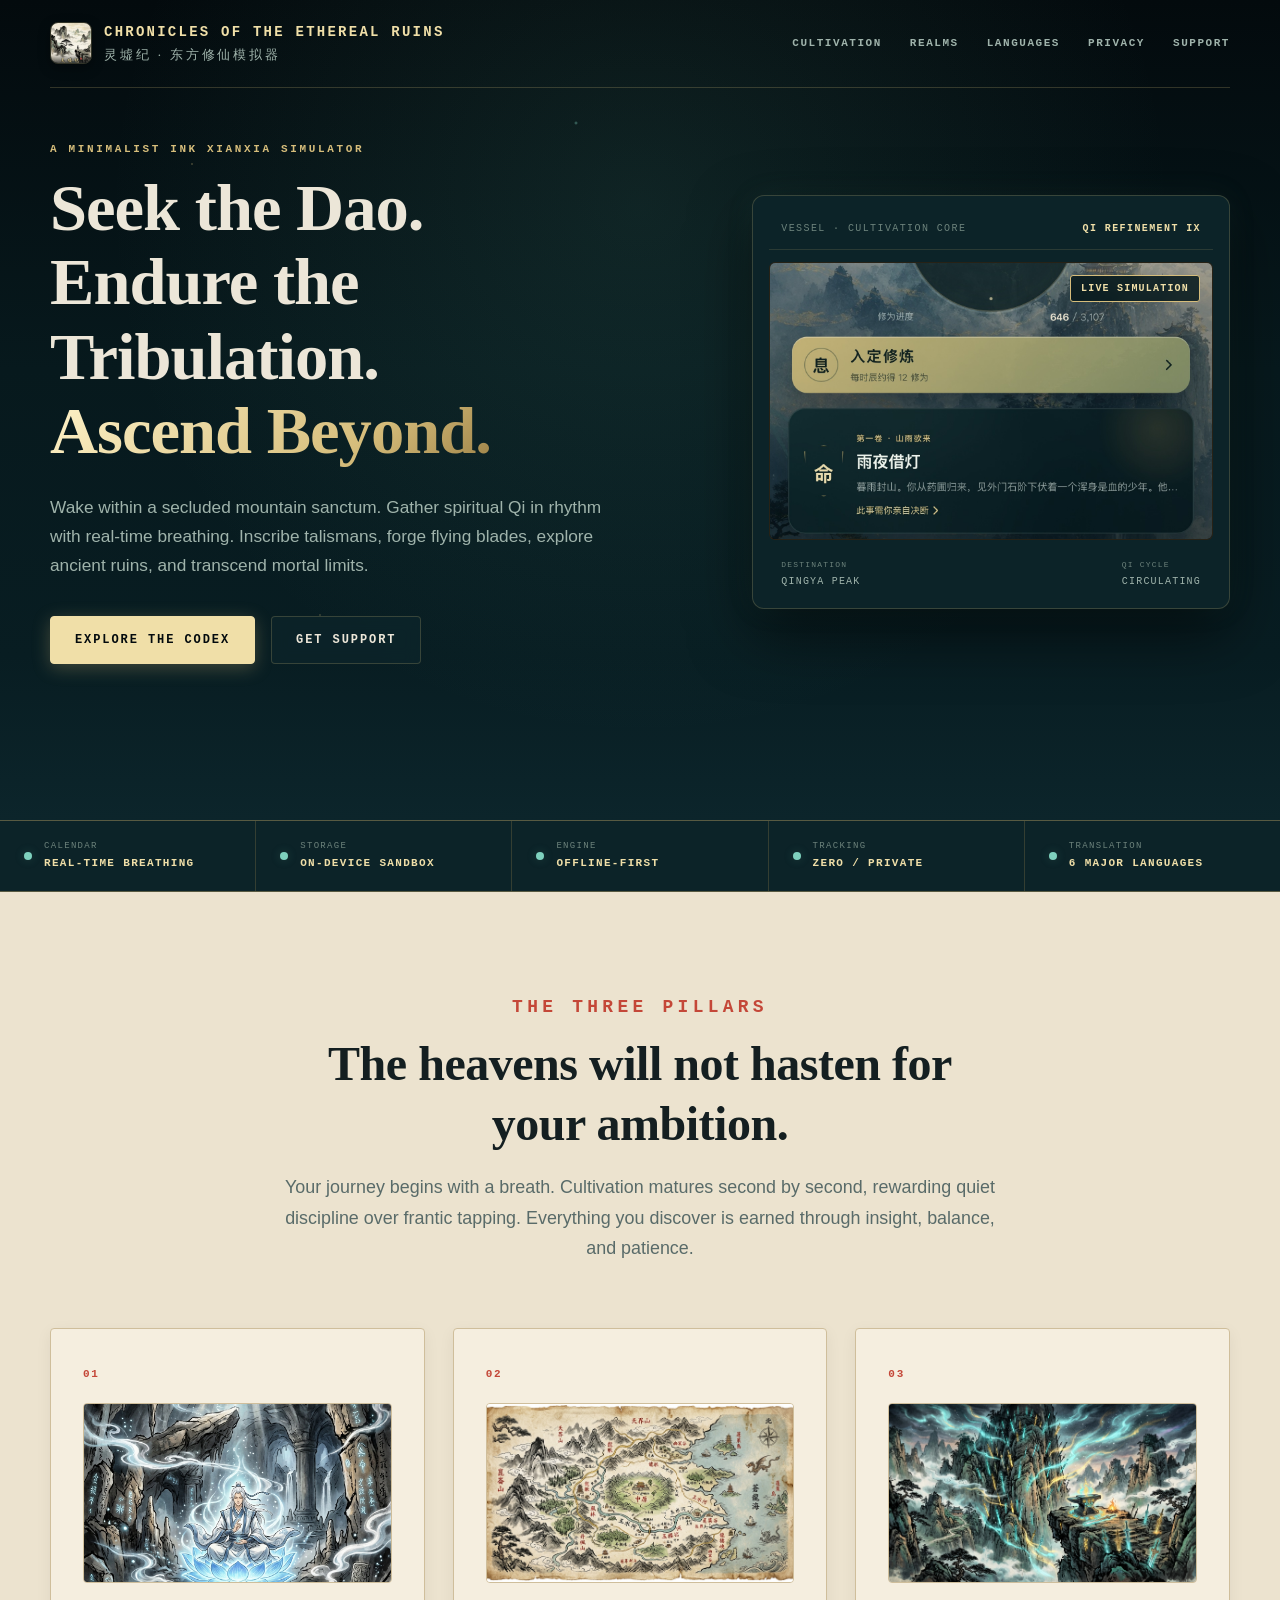
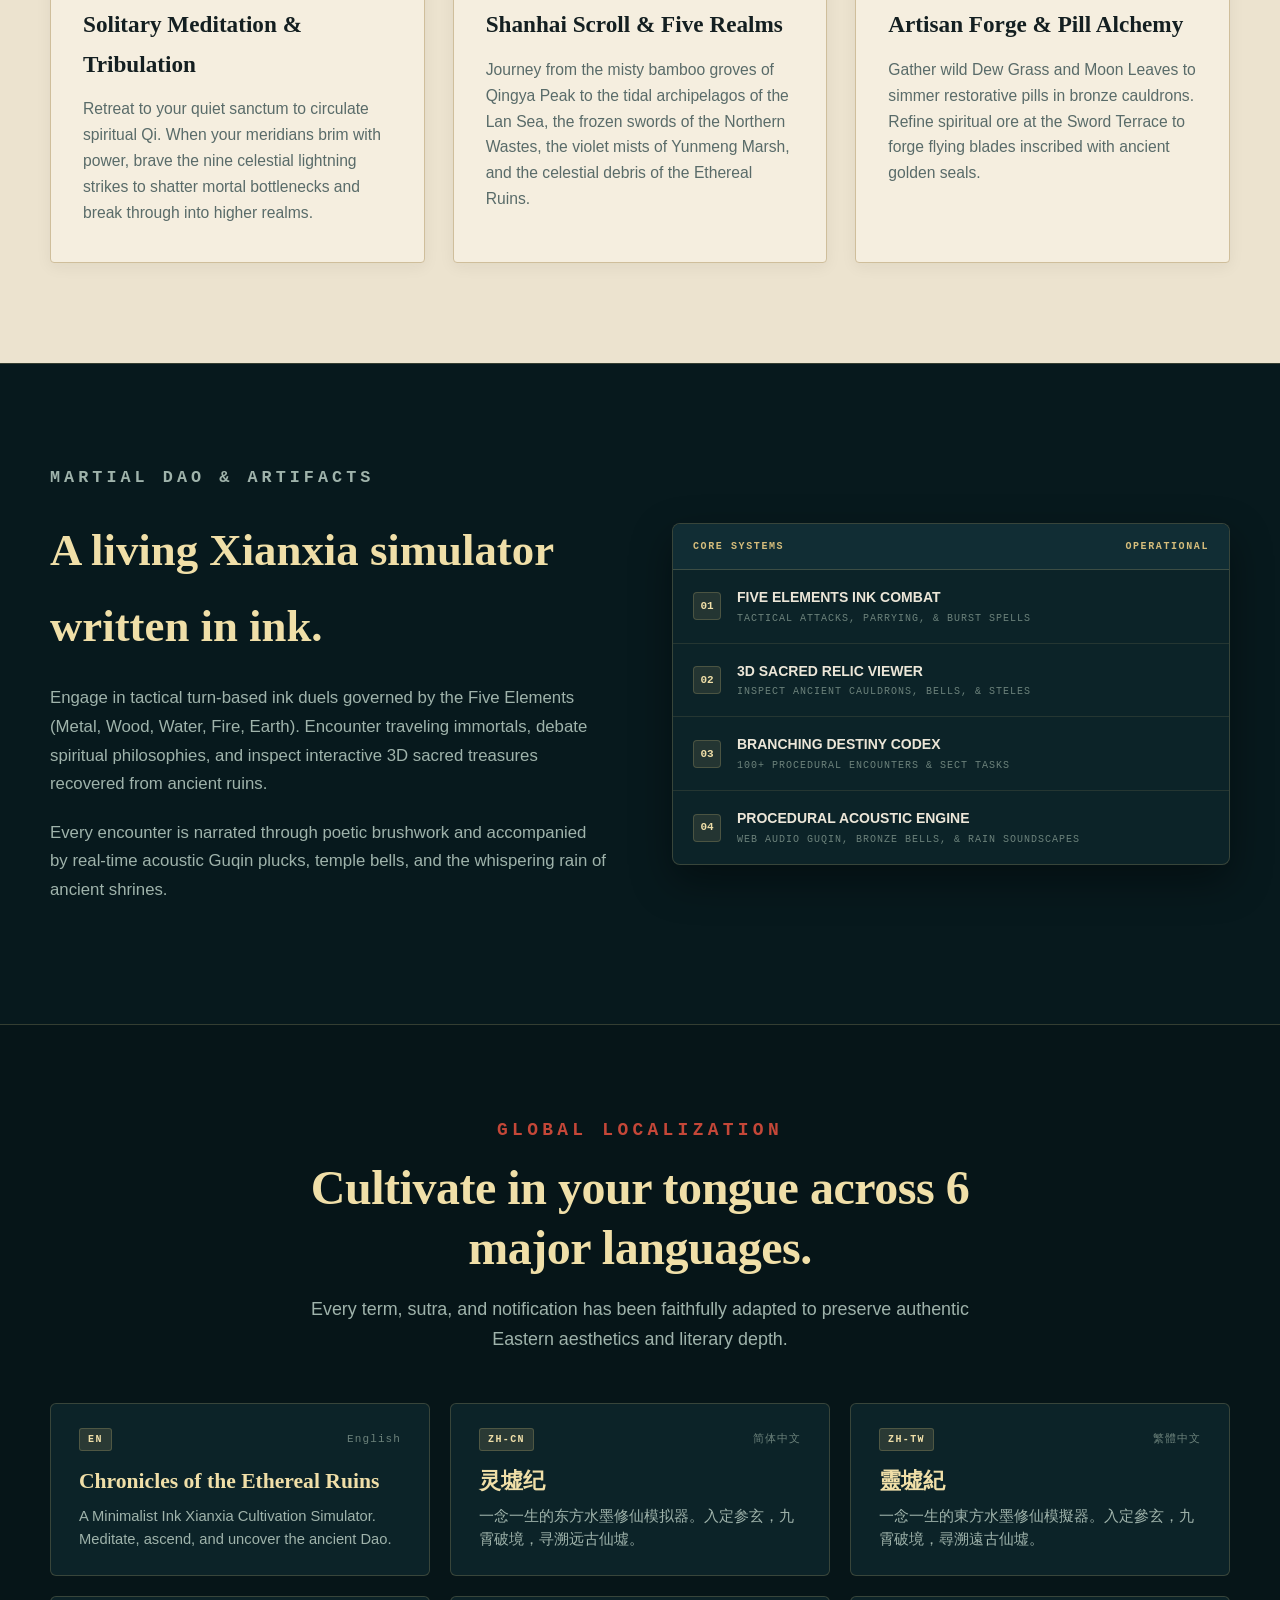
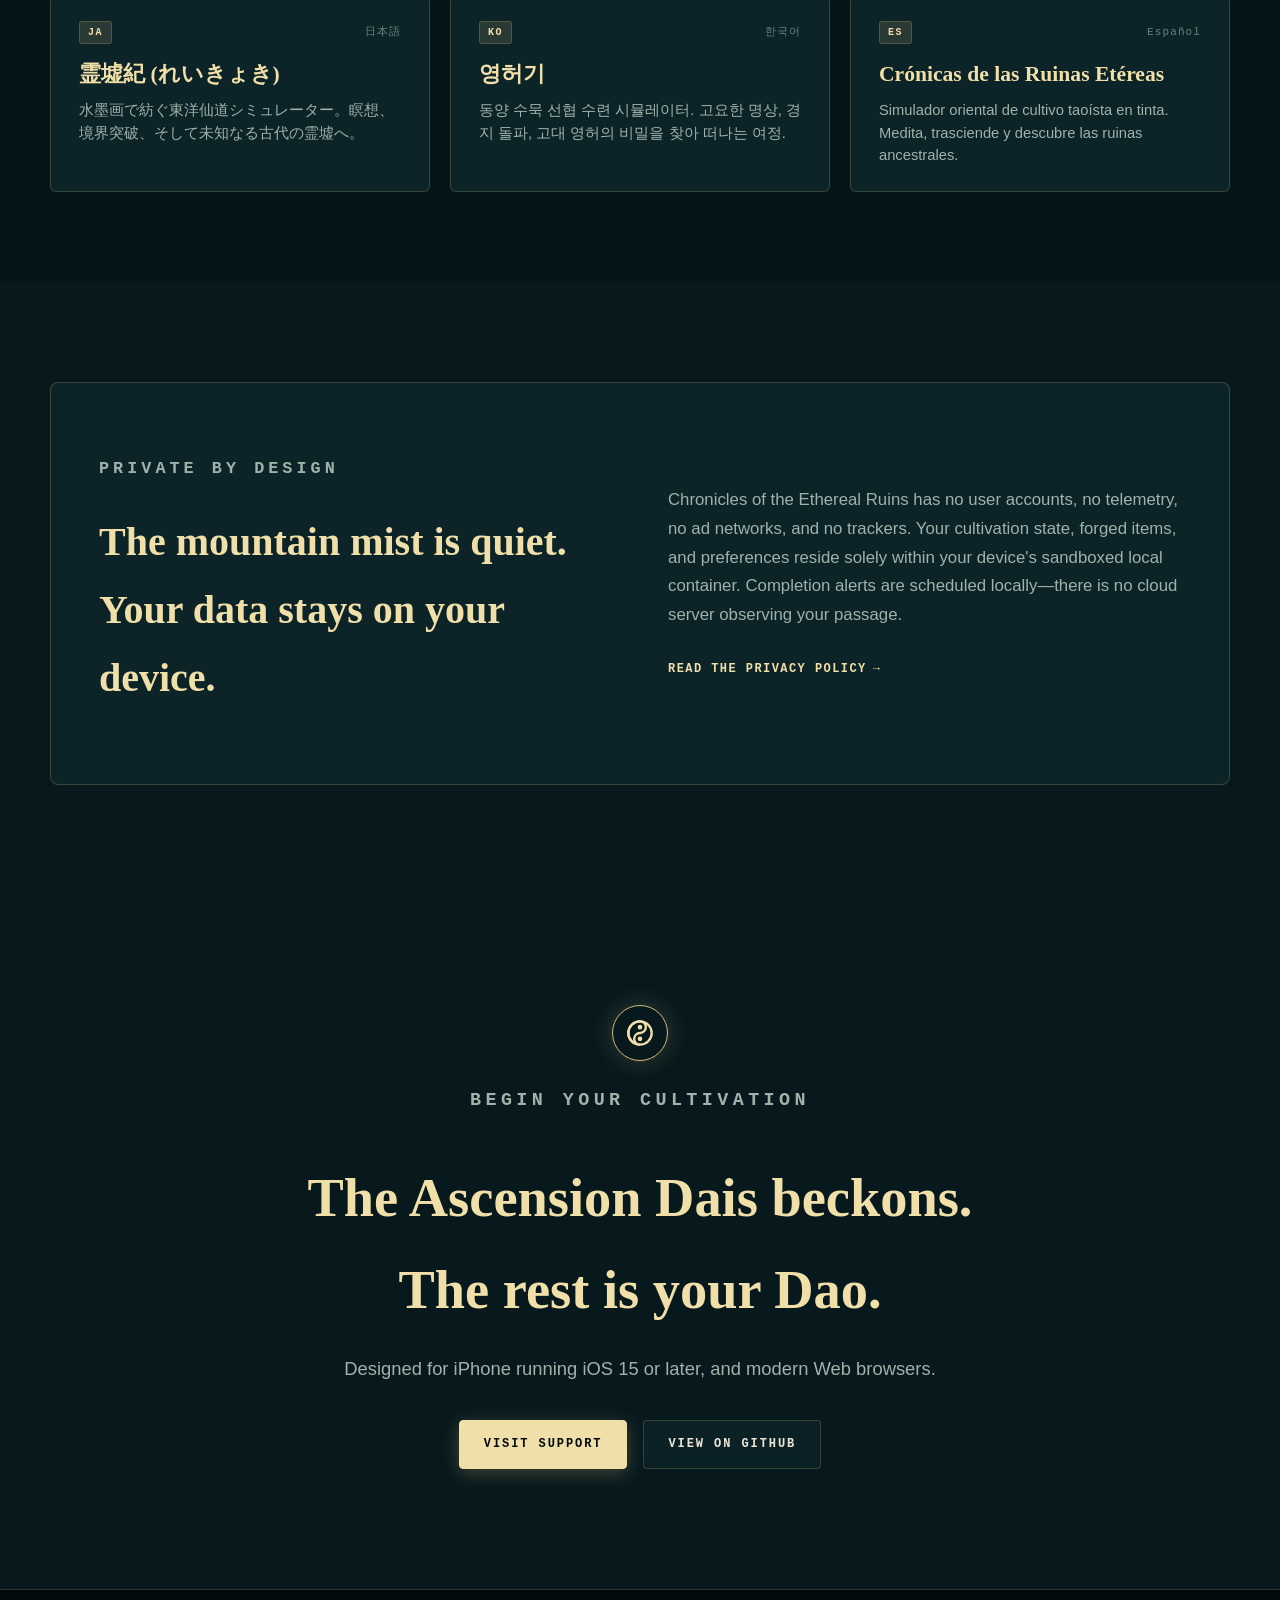
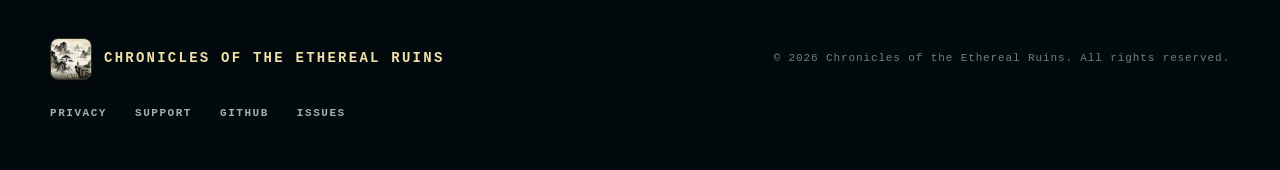
==== index.html @ 070f80e0 "Initial commit: Chronicles of the Ethereal Ruins marketing site, privacy, support, and BGM guide" ====
<!doctype html>
<html lang="en">
<head>
  <meta charset="utf-8">
  <meta name="viewport" content="width=device-width, initial-scale=1">
  <meta name="theme-color" content="#07191d">
  <meta name="description" content="Chronicles of the Ethereal Ruins (灵墟纪) is an offline-first, minimalist Eastern ink Xianxia cultivation simulator for iOS and Web.">
  <meta property="og:title" content="Chronicles of the Ethereal Ruins — A Minimalist Ink Xianxia Simulator">
  <meta property="og:description" content="Meditate in mountain sanctums, harness spiritual Qi, endure celestial tribulations, and uncover the forgotten truths of the ethereal ruins.">
  <meta property="og:type" content="website">
  <meta property="og:url" content="https://liuyang1520.github.io/chronicles-of-the-ethereal-ruins-site/">
  <meta property="og:image" content="https://liuyang1520.github.io/chronicles-of-the-ethereal-ruins-site/assets/icon-1024.png">
  <title>Chronicles of the Ethereal Ruins — A Minimalist Ink Xianxia Simulator</title>
  <link rel="icon" href="assets/favicon.png" type="image/png">
  <link rel="apple-touch-icon" href="assets/apple-touch-icon.png">
  <link rel="stylesheet" href="assets/styles.css">
</head>
<body>
  <a class="skip-link" href="#main">Skip to content</a>

  <header class="site-header">
    <a class="brand" href="./" aria-label="Chronicles of the Ethereal Ruins Home">
      <img class="brand-icon" src="assets/icon-1024.png" alt="" width="42" height="42">
      <div class="brand-text">
        <span class="brand-en">Chronicles of the Ethereal Ruins</span>
        <span class="brand-zh">灵墟纪 · 东方修仙模拟器</span>
      </div>
    </a>
    <nav aria-label="Primary navigation">
      <a href="#cultivation">Cultivation</a>
      <a href="#realms">Realms</a>
      <a href="#languages">Languages</a>
      <a href="privacy/">Privacy</a>
      <a href="support/">Support</a>
    </nav>
  </header>

  <main id="main">
    <section class="hero">
      <div class="hero-motes" aria-hidden="true"></div>
      <div class="hero-inner">
        <div class="hero-copy">
          <p class="eyebrow">A MINIMALIST INK XIANXIA SIMULATOR</p>
          <h1>Seek the Dao.<br>Endure the Tribulation.<br><span>Ascend Beyond.</span></h1>
          <p class="lede">
            Wake within a secluded mountain sanctum. Gather spiritual Qi in rhythm with real-time breathing.
            Inscribe talismans, forge flying blades, explore ancient ruins, and transcend mortal limits.
          </p>
          <div class="hero-actions">
            <a class="button button-primary" href="#cultivation">EXPLORE THE CODEX</a>
            <a class="button button-secondary" href="support/">GET SUPPORT</a>
          </div>
        </div>

        <figure class="app-instrument">
          <div class="instrument-label">
            <span>VESSEL · CULTIVATION CORE</span>
            <strong>QI REFINEMENT IX</strong>
          </div>
          <div class="instrument-image-wrap">
            <img src="assets/app-preview.jpg" alt="Chronicles of the Ethereal Ruins sanctum and cultivation interface" width="1320" height="2868" loading="eager">
            <span class="instrument-badge">LIVE SIMULATION</span>
          </div>
          <figcaption>
            <span><small>DESTINATION</small>QINGYA PEAK</span>
            <span><small>QI CYCLE</small>CIRCULATING</span>
          </figcaption>
        </figure>
      </div>
    </section>

    <section class="readout-strip" aria-label="Game highlights">
      <div><span class="status-light"></span><div><small>CALENDAR</small><strong>REAL-TIME BREATHING</strong></div></div>
      <div><span class="status-light"></span><div><small>STORAGE</small><strong>ON-DEVICE SANDBOX</strong></div></div>
      <div><span class="status-light"></span><div><small>ENGINE</small><strong>OFFLINE-FIRST</strong></div></div>
      <div><span class="status-light"></span><div><small>TRACKING</small><strong>ZERO / PRIVATE</strong></div></div>
      <div><span class="status-light"></span><div><small>TRANSLATION</small><strong>6 MAJOR LANGUAGES</strong></div></div>
    </section>

    <section class="section parchment-section" id="cultivation">
      <div class="ink-heading">
        <p class="eyebrow">THE THREE PILLARS</p>
        <h2>The heavens will not hasten for your ambition.</h2>
        <p>
          Your journey begins with a breath. Cultivation matures second by second, rewarding quiet discipline over frantic tapping.
          Everything you discover is earned through insight, balance, and patience.
        </p>
      </div>

      <div class="feature-grid">
        <article class="chart-card">
          <span class="card-number">01</span>
          <img class="card-image" src="assets/art/cultivator_meditating.jpg" alt="Cultivator meditating quietly in an ink-wash mountain cave" width="800" height="450" loading="lazy">
          <h3>Solitary Meditation &amp; Tribulation</h3>
          <p>
            Retreat to your quiet sanctum to circulate spiritual Qi. When your meridians brim with power, brave the nine celestial lightning strikes to shatter mortal bottlenecks and break through into higher realms.
          </p>
        </article>

        <article class="chart-card">
          <span class="card-number">02</span>
          <img class="card-image" src="assets/art/ancient_shanhai_map.jpg" alt="Ancient Shan Hai mountain and sea ink-wash scroll map" width="800" height="450" loading="lazy">
          <h3>Shanhai Scroll &amp; Five Realms</h3>
          <p>
            Journey from the misty bamboo groves of Qingya Peak to the tidal archipelagos of the Lan Sea, the frozen swords of the Northern Wastes, the violet mists of Yunmeng Marsh, and the celestial debris of the Ethereal Ruins.
          </p>
        </article>

        <article class="chart-card">
          <span class="card-number">03</span>
          <img class="card-image" src="assets/art/sword_terrace.jpg" alt="Ancient sword forging terrace and alchemy chamber" width="800" height="450" loading="lazy">
          <h3>Artisan Forge &amp; Pill Alchemy</h3>
          <p>
            Gather wild Dew Grass and Moon Leaves to simmer restorative pills in bronze cauldrons. Refine spiritual ore at the Sword Terrace to forge flying blades inscribed with ancient golden seals.
          </p>
        </article>
      </div>
    </section>

    <section class="section night-section" id="realms">
      <div class="split-layout">
        <div class="panel-copy">
          <p class="eyebrow eyebrow-jade">MARTIAL DAO &amp; ARTIFACTS</p>
          <h2>A living Xianxia simulator written in ink.</h2>
          <p>
            Engage in tactical turn-based ink duels governed by the Five Elements (Metal, Wood, Water, Fire, Earth). Encounter traveling immortals, debate spiritual philosophies, and inspect interactive 3D sacred treasures recovered from ancient ruins.
          </p>
          <p>
            Every encounter is narrated through poetic brushwork and accompanied by real-time acoustic Guqin plucks, temple bells, and the whispering rain of ancient shrines.
          </p>
        </div>

        <div class="instrument-panel" aria-label="Game systems">
          <div class="panel-title">
            <span>CORE SYSTEMS</span>
            <span>OPERATIONAL</span>
          </div>
          <div class="panel-row">
            <span class="panel-index">01</span>
            <span>
              <strong>FIVE ELEMENTS INK COMBAT</strong>
              <small>TACTICAL ATTACKS, PARRYING, &amp; BURST SPELLS</small>
            </span>
          </div>
          <div class="panel-row">
            <span class="panel-index">02</span>
            <span>
              <strong>3D SACRED RELIC VIEWER</strong>
              <small>INSPECT ANCIENT CAULDRONS, BELLS, &amp; STELES</small>
            </span>
          </div>
          <div class="panel-row">
            <span class="panel-index">03</span>
            <span>
              <strong>BRANCHING DESTINY CODEX</strong>
              <small>100+ PROCEDURAL ENCOUNTERS &amp; SECT TASKS</small>
            </span>
          </div>
          <div class="panel-row">
            <span class="panel-index">04</span>
            <span>
              <strong>PROCEDURAL ACOUSTIC ENGINE</strong>
              <small>WEB AUDIO GUQIN, BRONZE BELLS, &amp; RAIN SOUNDSCAPES</small>
            </span>
          </div>
        </div>
      </div>
    </section>

    <section class="section languages-section" id="languages">
      <div class="section-inner">
        <div class="ink-heading" style="margin-bottom: 24px;">
          <p class="eyebrow">GLOBAL LOCALIZATION</p>
          <h2 style="color: var(--gold-bright);">Cultivate in your tongue across 6 major languages.</h2>
          <p style="color: var(--text-dim); max-width: 680px; margin: 0 auto;">
            Every term, sutra, and notification has been faithfully adapted to preserve authentic Eastern aesthetics and literary depth.
          </p>
        </div>

        <div class="languages-grid">
          <div class="language-card">
            <div class="lang-header">
              <span class="lang-code">EN</span>
              <span class="lang-name">English</span>
            </div>
            <h3 class="lang-title">Chronicles of the Ethereal Ruins</h3>
            <p class="lang-desc">A Minimalist Ink Xianxia Cultivation Simulator. Meditate, ascend, and uncover the ancient Dao.</p>
          </div>

          <div class="language-card">
            <div class="lang-header">
              <span class="lang-code">ZH-CN</span>
              <span class="lang-name">简体中文</span>
            </div>
            <h3 class="lang-title">灵墟纪</h3>
            <p class="lang-desc">一念一生的东方水墨修仙模拟器。入定参玄，九霄破境，寻溯远古仙墟。</p>
          </div>

          <div class="language-card">
            <div class="lang-header">
              <span class="lang-code">ZH-TW</span>
              <span class="lang-name">繁體中文</span>
            </div>
            <h3 class="lang-title">靈墟紀</h3>
            <p class="lang-desc">一念一生的東方水墨修仙模擬器。入定參玄，九霄破境，尋溯遠古仙墟。</p>
          </div>

          <div class="language-card">
            <div class="lang-header">
              <span class="lang-code">JA</span>
              <span class="lang-name">日本語</span>
            </div>
            <h3 class="lang-title">霊墟紀 (れいきょき)</h3>
            <p class="lang-desc">水墨画で紡ぐ東洋仙道シミュレーター。瞑想、境界突破、そして未知なる古代の霊墟へ。</p>
          </div>

          <div class="language-card">
            <div class="lang-header">
              <span class="lang-code">KO</span>
              <span class="lang-name">한국어</span>
            </div>
            <h3 class="lang-title">영허기</h3>
            <p class="lang-desc">동양 수묵 선협 수련 시뮬레이터. 고요한 명상, 경지 돌파, 고대 영허의 비밀을 찾아 떠나는 여정.</p>
          </div>

          <div class="language-card">
            <div class="lang-header">
              <span class="lang-code">ES</span>
              <span class="lang-name">Español</span>
            </div>
            <h3 class="lang-title">Crónicas de las Ruinas Etéreas</h3>
            <p class="lang-desc">Simulador oriental de cultivo taoísta en tinta. Medita, trasciende y descubre las ruinas ancestrales.</p>
          </div>
        </div>
      </div>
    </section>

    <section class="section">
      <div class="privacy-callout">
        <div>
          <p class="eyebrow">PRIVATE BY DESIGN</p>
          <h2>The mountain mist is quiet.<br>Your data stays on your device.</h2>
        </div>
        <div>
          <p>
            Chronicles of the Ethereal Ruins has no user accounts, no telemetry, no ad networks, and no trackers.
            Your cultivation state, forged items, and preferences reside solely within your device's sandboxed local container.
            Completion alerts are scheduled locally—there is no cloud server observing your passage.
          </p>
          <a class="text-link" href="privacy/">READ THE PRIVACY POLICY <span>→</span></a>
        </div>
      </div>
    </section>

    <section class="final-cta">
      <div class="final-cta-inner">
        <div class="celestial-mark" aria-hidden="true">
          <svg width="28" height="28" viewBox="0 0 24 24" fill="none" stroke="currentColor" stroke-width="2">
            <circle cx="12" cy="12" r="10"></circle>
            <path d="M12 2a10 10 0 0 0 0 20 5 5 0 0 1 0-10 5 5 0 0 0 0-10z"></path>
            <circle cx="12" cy="7" r="1" fill="currentColor"></circle>
            <circle cx="12" cy="17" r="1" fill="currentColor"></circle>
          </svg>
        </div>
        <p class="eyebrow">BEGIN YOUR CULTIVATION</p>
        <h2>The Ascension Dais beckons.<br>The rest is your Dao.</h2>
        <p>Designed for iPhone running iOS 15 or later, and modern Web browsers.</p>
        <div style="display: flex; justify-content: center; gap: 16px; flex-wrap: wrap;">
          <a class="button button-primary" href="support/">VISIT SUPPORT</a>
          <a class="button button-secondary" href="https://github.com/liuyang1520/chronicles-of-the-ethereal-ruins-site" target="_blank" rel="noopener noreferrer">VIEW ON GITHUB</a>
        </div>
      </div>
    </section>
  </main>

  <footer class="site-footer">
    <div class="footer-inner">
      <a class="brand footer-brand" href="./">
        <img class="brand-icon" src="assets/icon-1024.png" alt="" width="32" height="32">
        <span class="brand-en">Chronicles of the Ethereal Ruins</span>
      </a>
      <p>© 2026 Chronicles of the Ethereal Ruins. All rights reserved.</p>
      <nav aria-label="Footer navigation">
        <a href="privacy/">Privacy</a>
        <a href="support/">Support</a>
        <a href="https://github.com/liuyang1520/chronicles-of-the-ethereal-ruins-site">GitHub</a>
        <a href="https://github.com/liuyang1520/chronicles-of-the-ethereal-ruins-site/issues/new">Issues</a>
      </nav>
    </div>
  </footer>
</body>
</html>
---- assets/styles.css ----
:root {
  --void-deep: #030a0d;
  --void-night: #07191d;
  --void-surface: #0c2328;
  --void-card: #112d34;
  --void-card-hover: #163840;
  --void-border: rgba(214, 189, 123, 0.22);
  --void-border-bright: rgba(214, 189, 123, 0.45);

  --gold: #d6bd7b;
  --gold-bright: #f0dfa8;
  --gold-dim: #99834b;
  --gold-glow: rgba(214, 189, 123, 0.22);

  --jade: #5ba892;
  --jade-bright: #7ed1be;
  --jade-dim: #2d564c;
  --jade-glow: rgba(91, 168, 146, 0.25);

  --cinnabar: #c44738;
  --cinnabar-bright: #e05e4e;

  --parchment: #ece3cf;
  --parchment-subtle: #f5eedf;
  --parchment-border: #cfbe9b;
  --ink-black: #141f21;
  --ink-faint: #596b69;

  --text-main: #ece6d8;
  --text-dim: #9fb3ab;
  --text-faint: #6c827b;

  --max-width: 1180px;
  --font-mono: ui-monospace, "SFMono-Regular", "SF Mono", Menlo, Consolas, monospace;
  --font-sans: -apple-system, BlinkMacSystemFont, "Segoe UI", Roboto, "PingFang SC", "Hiragino Sans GB", "Microsoft YaHei", sans-serif;
  --font-serif: "Noto Serif SC", "Songti SC", "STSong", "Source Han Serif SC", SimSun, Georgia, serif;
}

* {
  box-sizing: border-box;
}

html {
  scroll-behavior: smooth;
}

body {
  margin: 0;
  color: var(--text-main);
  background: var(--void-night);
  font-family: var(--font-sans);
  font-size: 16px;
  line-height: 1.7;
  -webkit-font-smoothing: antialiased;
}

img {
  display: block;
  max-width: 100%;
}

a {
  color: inherit;
  text-decoration: none;
}

button,
a,
summary {
  -webkit-tap-highlight-color: transparent;
}

:focus-visible {
  outline: 2px solid var(--gold);
  outline-offset: 4px;
}

/* Accessibility Skip Link */
.skip-link {
  position: fixed;
  z-index: 100;
  top: 12px;
  left: 12px;
  padding: 8px 16px;
  color: var(--void-deep);
  background: var(--gold-bright);
  font-family: var(--font-mono);
  font-size: 12px;
  font-weight: 700;
  text-transform: uppercase;
  letter-spacing: 0.1em;
  transform: translateY(-180%);
  transition: transform 0.2s ease;
}

.skip-link:focus {
  transform: translateY(0);
}

/* Header & Navigation */
.site-header {
  position: absolute;
  z-index: 30;
  top: 0;
  left: 50%;
  display: flex;
  width: min(calc(100% - 48px), var(--max-width));
  min-height: 88px;
  align-items: center;
  justify-content: space-between;
  border-bottom: 1px solid var(--void-border);
  transform: translateX(-50%);
}

.brand {
  display: inline-flex;
  align-items: center;
  gap: 12px;
  color: var(--text-main);
  text-decoration: none;
}

.brand-icon {
  width: 42px;
  height: 42px;
  border-radius: 8px;
  border: 1px solid var(--gold-glow);
  box-shadow: 0 4px 12px rgba(0, 0, 0, 0.35);
}

.brand-text {
  display: flex;
  flex-direction: column;
}

.brand-en {
  font-family: var(--font-mono);
  font-size: 14px;
  font-weight: 700;
  letter-spacing: 0.16em;
  text-transform: uppercase;
  color: var(--gold-bright);
}

.brand-zh {
  font-family: var(--font-serif);
  font-size: 13px;
  color: var(--text-dim);
  letter-spacing: 0.22em;
}

.site-header nav,
.site-footer nav {
  display: flex;
  align-items: center;
  gap: 28px;
}

.site-header nav a,
.site-footer nav a {
  color: var(--text-dim);
  font-family: var(--font-mono);
  font-size: 11px;
  font-weight: 700;
  letter-spacing: 0.14em;
  text-decoration: none;
  text-transform: uppercase;
  transition: color 0.15s ease;
}

.site-header nav a:hover,
.site-header nav a[aria-current="page"],
.site-footer nav a:hover {
  color: var(--gold-bright);
}

/* Eyebrows, Headings, Text Links */
.eyebrow {
  margin: 0 0 12px;
  color: var(--gold);
  font-family: var(--font-mono);
  font-size: 11px;
  font-weight: 700;
  letter-spacing: 0.24em;
  text-transform: uppercase;
}

.eyebrow-jade {
  color: var(--jade-bright);
}

.ink-heading h2,
.section-heading h2 {
  font-family: var(--font-serif);
  font-size: clamp(2rem, 4vw, 3rem);
  font-weight: 700;
  line-height: 1.25;
  margin: 0 0 16px;
  color: var(--gold-bright);
  letter-spacing: -0.01em;
}

.text-link {
  display: inline-flex;
  align-items: center;
  gap: 6px;
  color: var(--gold-bright);
  font-family: var(--font-mono);
  font-size: 12px;
  font-weight: 700;
  letter-spacing: 0.12em;
  text-transform: uppercase;
  transition: gap 0.2s ease;
}

.text-link:hover {
  gap: 10px;
}

/* Buttons */
.button {
  display: inline-flex;
  align-items: center;
  justify-content: center;
  gap: 8px;
  padding: 13px 24px;
  font-family: var(--font-mono);
  font-size: 12px;
  font-weight: 700;
  letter-spacing: 0.16em;
  text-transform: uppercase;
  text-decoration: none;
  border-radius: 4px;
  transition: all 0.2s ease;
  cursor: pointer;
}

.button-primary {
  color: var(--void-deep);
  background: var(--gold-bright);
  border: 1px solid var(--gold-bright);
  box-shadow: 0 4px 18px rgba(214, 189, 123, 0.28);
}

.button-primary:hover {
  background: #fff0bd;
  box-shadow: 0 6px 24px rgba(214, 189, 123, 0.45);
  transform: translateY(-1px);
}

.button-secondary {
  color: var(--text-main);
  background: rgba(14, 38, 44, 0.7);
  border: 1px solid var(--void-border);
  backdrop-filter: blur(8px);
}

.button-secondary:hover {
  background: var(--void-card);
  border-color: var(--gold);
  color: var(--gold-bright);
  transform: translateY(-1px);
}

/* Hero Section */
.hero {
  position: relative;
  min-height: 820px;
  padding: 140px 0 80px;
  overflow: hidden;
  background:
    radial-gradient(circle at 50% 25%, rgba(91, 168, 146, 0.12) 0%, transparent 60%),
    linear-gradient(180deg, var(--void-deep) 0%, var(--void-night) 45%, #081d22 80%, #0c252b 100%);
}

.hero-motes {
  position: absolute;
  inset: 0;
  pointer-events: none;
  background-image:
    radial-gradient(1.5px 1.5px at 15% 20%, rgba(214, 189, 123, 0.5), transparent),
    radial-gradient(2px 2px at 45% 15%, rgba(126, 209, 190, 0.6), transparent),
    radial-gradient(1.5px 1.5px at 75% 30%, rgba(214, 189, 123, 0.4), transparent),
    radial-gradient(2px 2px at 85% 65%, rgba(126, 209, 190, 0.5), transparent),
    radial-gradient(1.5px 1.5px at 25% 75%, rgba(214, 189, 123, 0.4), transparent);
  opacity: 0.85;
}

.hero-inner {
  position: relative;
  z-index: 10;
  display: grid;
  grid-template-columns: 1.15fr 0.85fr;
  align-items: center;
  gap: 56px;
  width: min(calc(100% - 48px), var(--max-width));
  margin: 0 auto;
}

.hero-copy h1 {
  font-family: var(--font-serif);
  font-size: clamp(2.6rem, 5.2vw, 4.4rem);
  font-weight: 700;
  line-height: 1.12;
  margin: 0 0 24px;
  color: var(--text-main);
  letter-spacing: -0.015em;
}

.hero-copy h1 span {
  color: var(--gold-bright);
  background: linear-gradient(135deg, #fff3c9 0%, #d6bd7b 70%, #9e8348 100%);
  -webkit-background-clip: text;
  -webkit-text-fill-color: transparent;
}

.hero-copy .lede {
  color: var(--text-dim);
  font-size: clamp(1.05rem, 1.35vw, 1.25rem);
  line-height: 1.68;
  max-width: 580px;
  margin: 0 0 36px;
}

.hero-actions {
  display: flex;
  flex-wrap: wrap;
  gap: 16px;
}

/* App Instrument / Mockup Card */
.app-instrument {
  position: relative;
  margin: 0;
  padding: 16px;
  background: var(--void-surface);
  border: 1px solid var(--void-border);
  border-radius: 12px;
  box-shadow: 0 24px 60px rgba(0, 0, 0, 0.55), 0 0 30px rgba(91, 168, 146, 0.08);
}

.instrument-label {
  display: flex;
  align-items: center;
  justify-content: space-between;
  padding: 8px 12px 12px;
  font-family: var(--font-mono);
  font-size: 10px;
  letter-spacing: 0.14em;
  color: var(--text-faint);
  border-bottom: 1px solid rgba(214, 189, 123, 0.15);
}

.instrument-label strong {
  color: var(--gold-bright);
}

.instrument-image-wrap {
  position: relative;
  margin: 12px 0;
  border-radius: 6px;
  overflow: hidden;
  border: 1px solid rgba(214, 189, 123, 0.18);
  aspect-ratio: 16 / 10;
  background: #000;
}

.instrument-image-wrap img {
  width: 100%;
  height: 100%;
  object-fit: cover;
}

.instrument-badge {
  position: absolute;
  top: 12px;
  right: 12px;
  padding: 4px 10px;
  background: rgba(7, 25, 29, 0.85);
  border: 1px solid var(--gold);
  border-radius: 3px;
  font-family: var(--font-mono);
  font-size: 10px;
  font-weight: 700;
  letter-spacing: 0.12em;
  color: var(--gold-bright);
  backdrop-filter: blur(4px);
}

.app-instrument figcaption {
  display: flex;
  justify-content: space-between;
  padding: 6px 12px 2px;
  font-family: var(--font-mono);
  font-size: 10px;
  letter-spacing: 0.12em;
  color: var(--text-dim);
}

.app-instrument figcaption small {
  display: block;
  font-size: 8px;
  color: var(--text-faint);
  margin-bottom: 2px;
}

/* Readout Strip */
.readout-strip {
  display: grid;
  grid-template-columns: repeat(auto-fit, minmax(200px, 1fr));
  gap: 1px;
  background: var(--void-border);
  border-top: 1px solid var(--void-border);
  border-bottom: 1px solid var(--void-border);
}

.readout-strip > div {
  display: flex;
  align-items: center;
  gap: 12px;
  padding: 18px 24px;
  background: var(--void-surface);
  font-family: var(--font-mono);
  font-size: 11px;
  letter-spacing: 0.12em;
}

.status-light {
  width: 8px;
  height: 8px;
  border-radius: 50%;
  background: var(--jade-bright);
  box-shadow: 0 0 10px var(--jade-glow);
  flex-shrink: 0;
}

.readout-strip small {
  display: block;
  font-size: 9px;
  color: var(--text-faint);
}

.readout-strip strong {
  color: var(--gold-bright);
}

/* Sections Common */
.section {
  padding: 100px 0;
}

.section-inner {
  width: min(calc(100% - 48px), var(--max-width));
  margin: 0 auto;
}

/* Parchment / Ink Section */
.parchment-section {
  background: var(--parchment);
  color: var(--ink-black);
}

.ink-heading {
  max-width: 720px;
  margin: 0 auto 64px;
  text-align: center;
}

.ink-heading .eyebrow {
  color: var(--cinnabar);
}

.ink-heading h2 {
  color: var(--ink-black);
}

.ink-heading p {
  color: var(--ink-faint);
  font-size: 1.12rem;
  line-height: 1.7;
}

.feature-grid {
  display: grid;
  grid-template-columns: repeat(auto-fit, minmax(320px, 1fr));
  gap: 28px;
  width: min(calc(100% - 48px), var(--max-width));
  margin: 0 auto;
}

.chart-card {
  position: relative;
  padding: 36px 32px;
  background: var(--parchment-subtle);
  border: 1px solid var(--parchment-border);
  border-radius: 4px;
  box-shadow: 0 4px 16px rgba(40, 32, 20, 0.06);
  display: flex;
  flex-direction: column;
}

.card-number {
  font-family: var(--font-mono);
  font-size: 11px;
  font-weight: 700;
  letter-spacing: 0.16em;
  color: var(--cinnabar);
  margin-bottom: 20px;
}

.card-icon {
  width: 56px;
  height: 56px;
  margin-bottom: 20px;
  stroke: var(--ink-black);
  fill: none;
}

.card-image {
  width: 100%;
  height: 180px;
  object-fit: cover;
  border-radius: 4px;
  margin-bottom: 22px;
  border: 1px solid var(--parchment-border);
}

.chart-card h3 {
  font-family: var(--font-serif);
  font-size: 1.45rem;
  font-weight: 700;
  margin: 0 0 12px;
  color: var(--ink-black);
}

.chart-card p {
  color: var(--ink-faint);
  font-size: 0.98rem;
  line-height: 1.65;
  margin: 0;
}

/* Split Layout / Systems Section */
.night-section {
  background: var(--void-night);
  border-top: 1px solid var(--void-border);
  border-bottom: 1px solid var(--void-border);
}

.split-layout {
  display: grid;
  grid-template-columns: 1fr 1fr;
  align-items: center;
  gap: 64px;
  width: min(calc(100% - 48px), var(--max-width));
  margin: 0 auto;
}

.panel-copy h2 {
  font-family: var(--font-serif);
  font-size: clamp(2rem, 3.8vw, 2.8rem);
  font-weight: 700;
  margin: 0 0 20px;
  color: var(--gold-bright);
}

.panel-copy p {
  color: var(--text-dim);
  font-size: 1.05rem;
  line-height: 1.7;
  margin: 0 0 20px;
}

.instrument-panel {
  background: var(--void-surface);
  border: 1px solid var(--void-border);
  border-radius: 8px;
  overflow: hidden;
  box-shadow: 0 16px 40px rgba(0, 0, 0, 0.4);
}

.panel-title {
  display: flex;
  justify-content: space-between;
  padding: 14px 20px;
  background: var(--void-card);
  border-bottom: 1px solid var(--void-border);
  font-family: var(--font-mono);
  font-size: 10px;
  font-weight: 700;
  letter-spacing: 0.16em;
  color: var(--gold);
}

.panel-row {
  display: flex;
  align-items: center;
  gap: 16px;
  padding: 16px 20px;
  border-bottom: 1px solid rgba(214, 189, 123, 0.12);
  transition: background 0.15s ease;
}

.panel-row:last-child {
  border-bottom: none;
}

.panel-row:hover {
  background: var(--void-card);
}

.panel-index {
  display: flex;
  align-items: center;
  justify-content: center;
  width: 28px;
  height: 28px;
  border-radius: 4px;
  background: rgba(214, 189, 123, 0.12);
  border: 1px solid var(--void-border);
  color: var(--gold-bright);
  font-family: var(--font-mono);
  font-size: 11px;
  font-weight: 700;
}

.panel-row span:nth-child(2) {
  display: flex;
  flex-direction: column;
}

.panel-row strong {
  font-size: 14px;
  color: var(--text-main);
}

.panel-row small {
  font-family: var(--font-mono);
  font-size: 10px;
  letter-spacing: 0.1em;
  color: var(--text-faint);
}

/* Major 6 Languages Showcase Section */
.languages-section {
  background: #061518;
  padding: 90px 0;
}

.languages-grid {
  display: grid;
  grid-template-columns: repeat(auto-fit, minmax(320px, 1fr));
  gap: 20px;
  margin-top: 48px;
}

.language-card {
  padding: 24px 28px;
  background: var(--void-surface);
  border: 1px solid var(--void-border);
  border-radius: 6px;
  transition: all 0.2s ease;
}

.language-card:hover {
  border-color: var(--gold);
  transform: translateY(-2px);
}

.lang-header {
  display: flex;
  align-items: center;
  justify-content: space-between;
  margin-bottom: 12px;
}

.lang-code {
  font-family: var(--font-mono);
  font-size: 10px;
  font-weight: 700;
  letter-spacing: 0.14em;
  padding: 2px 8px;
  background: rgba(214, 189, 123, 0.15);
  border: 1px solid var(--void-border);
  border-radius: 3px;
  color: var(--gold-bright);
}

.lang-name {
  font-family: var(--font-mono);
  font-size: 11px;
  color: var(--text-faint);
  letter-spacing: 0.1em;
}

.lang-title {
  font-family: var(--font-serif);
  font-size: 1.35rem;
  font-weight: 700;
  color: var(--gold-bright);
  margin: 0 0 6px;
}

.lang-desc {
  font-size: 0.92rem;
  color: var(--text-dim);
  line-height: 1.55;
  margin: 0;
}

/* Privacy Callout */
.privacy-callout {
  display: grid;
  grid-template-columns: 1fr 1fr;
  align-items: center;
  gap: 56px;
  width: min(calc(100% - 48px), var(--max-width));
  margin: 0 auto;
  padding: 72px 48px;
  background: var(--void-surface);
  border: 1px solid var(--void-border);
  border-radius: 8px;
}

.privacy-callout h2 {
  font-family: var(--font-serif);
  font-size: clamp(1.8rem, 3.2vw, 2.5rem);
  font-weight: 700;
  margin: 0;
  color: var(--gold-bright);
}

.privacy-callout p {
  color: var(--text-dim);
  font-size: 1.05rem;
  line-height: 1.7;
  margin: 0 0 24px;
}

/* Final Call to Action */
.final-cta {
  padding: 120px 0;
  text-align: center;
}

.final-cta-inner {
  width: min(calc(100% - 48px), 720px);
  margin: 0 auto;
}

.celestial-mark {
  display: inline-flex;
  align-items: center;
  justify-content: center;
  width: 56px;
  height: 56px;
  margin-bottom: 24px;
  border-radius: 50%;
  border: 1px solid var(--gold);
  color: var(--gold-bright);
  box-shadow: 0 0 24px var(--gold-glow);
}

.final-cta h2 {
  font-family: var(--font-serif);
  font-size: clamp(2.2rem, 4.4vw, 3.4rem);
  font-weight: 700;
  margin: 0 0 16px;
  color: var(--gold-bright);
}

.final-cta p {
  color: var(--text-dim);
  font-size: 1.15rem;
  margin: 0 0 36px;
}

/* Footer */
.site-footer {
  border-top: 1px solid var(--void-border);
  padding: 48px 0;
  background: var(--void-deep);
}

.site-footer .footer-inner {
  display: flex;
  align-items: center;
  justify-content: space-between;
  width: min(calc(100% - 48px), var(--max-width));
  margin: 0 auto;
  flex-wrap: wrap;
  gap: 24px;
}

.site-footer p {
  font-family: var(--font-mono);
  font-size: 11px;
  color: var(--text-faint);
  letter-spacing: 0.08em;
  margin: 0;
}

/* =========================================================
   Document Page Styles (Privacy Policy & Legal Papers)
   ========================================================= */
.document-page {
  background: var(--void-night);
}

.document-hero {
  padding: 140px 0 60px;
  text-align: center;
  border-bottom: 1px solid var(--void-border);
  background: linear-gradient(180deg, var(--void-deep) 0%, var(--void-night) 100%);
}

.document-hero h1 {
  font-family: var(--font-serif);
  font-size: clamp(2.4rem, 4.8vw, 3.8rem);
  font-weight: 700;
  margin: 0 0 16px;
  color: var(--gold-bright);
}

.document-summary {
  max-width: 680px;
  margin: 0 auto 24px;
  color: var(--text-dim);
  font-size: 1.15rem;
  line-height: 1.65;
}

.effective-date {
  font-family: var(--font-mono);
  font-size: 11px;
  letter-spacing: 0.16em;
  color: var(--gold);
}

.effective-date span {
  color: var(--text-faint);
  margin-right: 8px;
}

.document-layout {
  display: grid;
  grid-template-columns: 240px 1fr;
  gap: 56px;
  width: min(calc(100% - 48px), var(--max-width));
  margin: 64px auto 120px;
  align-items: start;
}

.document-index {
  position: sticky;
  top: 40px;
  padding: 24px;
  background: var(--void-surface);
  border: 1px solid var(--void-border);
  border-radius: 6px;
}

.document-index p {
  font-family: var(--font-mono);
  font-size: 10px;
  font-weight: 700;
  letter-spacing: 0.18em;
  color: var(--gold);
  margin: 0 0 16px;
}

.document-index ol {
  margin: 0;
  padding-left: 18px;
  color: var(--text-faint);
  font-family: var(--font-mono);
  font-size: 11px;
  letter-spacing: 0.08em;
  line-height: 2.1;
}

.document-index a {
  color: var(--text-dim);
  transition: color 0.15s ease;
}

.document-index a:hover {
  color: var(--gold-bright);
}

.policy-paper {
  padding: 48px;
  background: var(--parchment);
  color: var(--ink-black);
  border-radius: 6px;
  box-shadow: 0 12px 36px rgba(0, 0, 0, 0.4);
}

.policy-paper section {
  margin-bottom: 48px;
  padding-bottom: 40px;
  border-bottom: 1px solid var(--parchment-border);
}

.policy-paper section:last-child {
  margin-bottom: 0;
  padding-bottom: 0;
  border-bottom: none;
}

.section-number {
  font-family: var(--font-mono);
  font-size: 11px;
  font-weight: 700;
  letter-spacing: 0.16em;
  color: var(--cinnabar);
  margin-bottom: 8px;
  display: block;
}

.policy-paper h2 {
  font-family: var(--font-serif);
  font-size: 1.6rem;
  font-weight: 700;
  margin: 0 0 16px;
  color: var(--ink-black);
}

.policy-paper p,
.policy-paper li {
  color: #2b393b;
  font-size: 1rem;
  line-height: 1.75;
}

.policy-paper ul {
  padding-left: 20px;
  margin: 12px 0 20px;
}

.plain-language {
  margin: 20px 0;
  padding: 16px 20px;
  background: rgba(196, 71, 56, 0.08);
  border-left: 3px solid var(--cinnabar);
  border-radius: 2px;
}

.plain-language strong {
  display: block;
  font-family: var(--font-mono);
  font-size: 10px;
  letter-spacing: 0.18em;
  color: var(--cinnabar);
  margin-bottom: 4px;
}

.plain-language p {
  margin: 0;
  font-weight: 600;
  color: var(--ink-black);
}

/* =========================================================
   Support Page Styles
   ========================================================= */
.support-hero {
  display: grid;
  grid-template-columns: 1.2fr 0.8fr;
  align-items: center;
  gap: 48px;
  width: min(calc(100% - 48px), var(--max-width));
  margin: 0 auto;
  padding: 140px 0 64px;
}

.support-hero h1 {
  font-family: var(--font-serif);
  font-size: clamp(2.4rem, 4.4vw, 3.6rem);
  font-weight: 700;
  margin: 0 0 16px;
  color: var(--gold-bright);
}

.support-hero p {
  color: var(--text-dim);
  font-size: 1.15rem;
  line-height: 1.65;
  margin: 0;
}

.signal-card {
  padding: 28px 32px;
  background: var(--void-surface);
  border: 1px solid var(--void-border);
  border-radius: 8px;
  position: relative;
}

.signal-pulse {
  display: inline-block;
  width: 10px;
  height: 10px;
  border-radius: 50%;
  background: var(--jade-bright);
  box-shadow: 0 0 12px var(--jade-bright);
  margin-bottom: 12px;
  animation: pulse 2.4s infinite;
}

@keyframes pulse {
  0% { transform: scale(0.95); opacity: 0.7; }
  50% { transform: scale(1.15); opacity: 1; }
  100% { transform: scale(0.95); opacity: 0.7; }
}

.signal-card small {
  display: block;
  font-family: var(--font-mono);
  font-size: 10px;
  letter-spacing: 0.16em;
  color: var(--text-faint);
  margin-bottom: 4px;
}

.signal-card strong {
  display: block;
  font-family: var(--font-mono);
  font-size: 20px;
  letter-spacing: 0.1em;
  color: var(--gold-bright);
  margin-bottom: 8px;
}

.signal-card p {
  font-family: var(--font-mono);
  font-size: 11px;
  letter-spacing: 0.08em;
  color: var(--text-dim);
}

.support-content {
  width: min(calc(100% - 48px), var(--max-width));
  margin: 0 auto;
  padding: 40px 0 80px;
}

.faq-list {
  display: flex;
  flex-direction: column;
  gap: 16px;
  max-width: 860px;
}

details {
  background: var(--void-surface);
  border: 1px solid var(--void-border);
  border-radius: 6px;
  transition: border-color 0.2s ease;
}

details[open] {
  border-color: var(--gold);
}

summary {
  display: flex;
  align-items: center;
  gap: 16px;
  padding: 20px 24px;
  cursor: pointer;
  list-style: none;
  user-select: none;
  font-family: var(--font-serif);
  font-size: 1.15rem;
  font-weight: 600;
  color: var(--text-main);
}

summary::-webkit-details-marker {
  display: none;
}

.faq-number {
  font-family: var(--font-mono);
  font-size: 11px;
  font-weight: 700;
  color: var(--gold);
  letter-spacing: 0.14em;
}

.answer {
  padding: 0 24px 24px 52px;
  color: var(--text-dim);
  font-family: var(--font-sans);
  font-size: 1rem;
  line-height: 1.7;
}

.answer p {
  margin: 0 0 12px;
}

.answer p:last-child {
  margin-bottom: 0;
}

/* Contact Section */
.contact-section {
  display: grid;
  grid-template-columns: 1fr 1fr;
  align-items: center;
  gap: 64px;
  width: min(calc(100% - 48px), var(--max-width));
  margin: 40px auto 120px;
  padding: 64px;
  background: var(--void-surface);
  border: 1px solid var(--void-border);
  border-radius: 8px;
}

.contact-section h2 {
  font-family: var(--font-serif);
  font-size: clamp(2rem, 3.6vw, 2.8rem);
  font-weight: 700;
  margin: 0 0 16px;
  color: var(--gold-bright);
}

.contact-section p {
  color: var(--text-dim);
  font-size: 1.05rem;
  line-height: 1.7;
  margin: 0;
}

.contact-panel {
  display: flex;
  flex-direction: column;
  align-items: flex-start;
  padding: 36px;
  background: var(--void-card);
  border: 1px solid var(--gold-glow);
  border-radius: 6px;
  box-shadow: 0 12px 32px rgba(0, 0, 0, 0.4);
}

.contact-panel small {
  font-family: var(--font-mono);
  font-size: 10px;
  letter-spacing: 0.18em;
  color: var(--text-faint);
  margin-bottom: 6px;
}

.contact-panel strong {
  font-family: var(--font-mono);
  font-size: 19px;
  letter-spacing: 0.12em;
  color: var(--gold-bright);
  margin-bottom: 24px;
}

.contact-panel .button {
  width: 100%;
  margin-bottom: 16px;
}

.light-link {
  font-family: var(--font-mono);
  font-size: 11px;
  letter-spacing: 0.12em;
  color: var(--text-dim);
}

/* Responsive Breakpoints */
@media (max-width: 900px) {
  .hero-inner,
  .split-layout,
  .privacy-callout,
  .support-hero,
  .contact-section {
    grid-template-columns: 1fr;
    gap: 40px;
  }

  .document-layout {
    grid-template-columns: 1fr;
  }

  .document-index {
    position: static;
  }

  .site-header nav,
  .site-footer nav {
    gap: 18px;
  }
}

@media (max-width: 600px) {
  .hero {
    padding-top: 120px;
  }

  .readout-strip {
    grid-template-columns: 1fr;
  }

  .privacy-callout,
  .contact-section {
    padding: 36px 24px;
  }

  .policy-paper {
    padding: 28px 20px;
  }

  .brand-zh {
    display: none;
  }
}
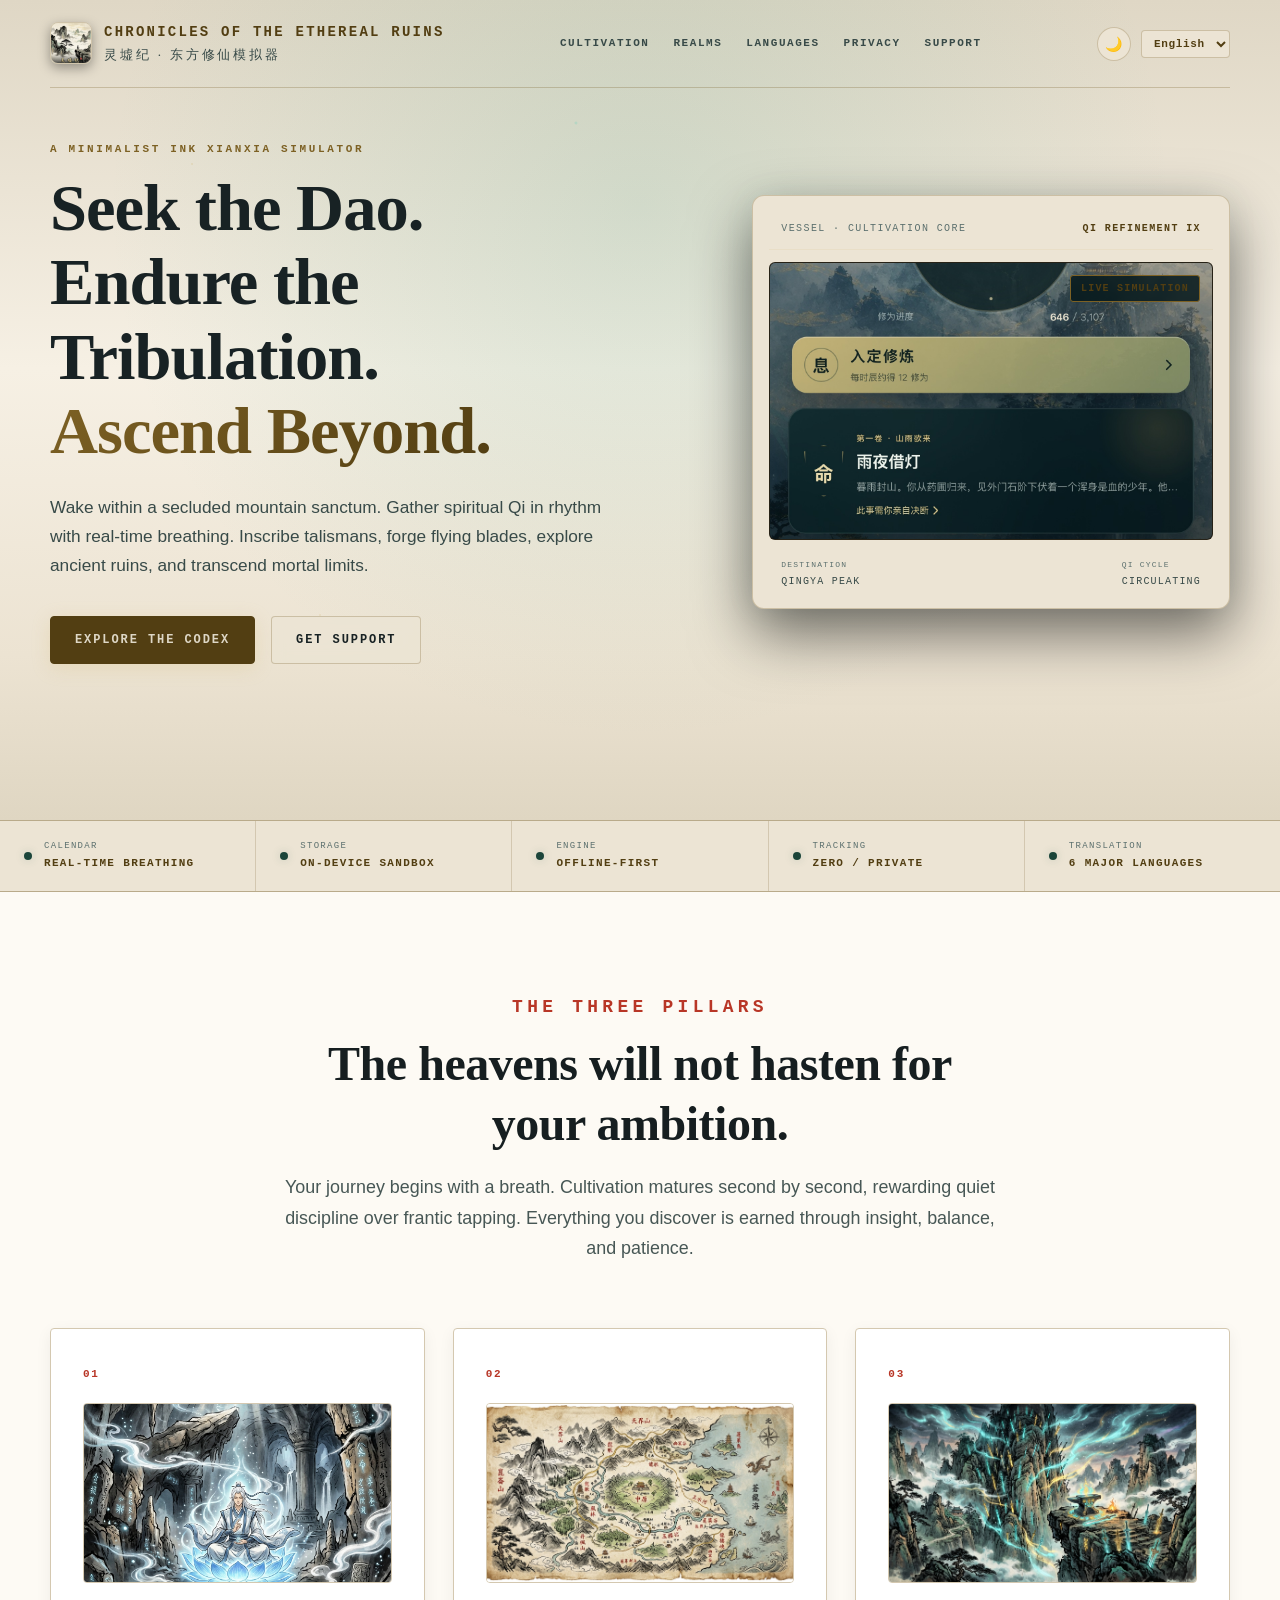
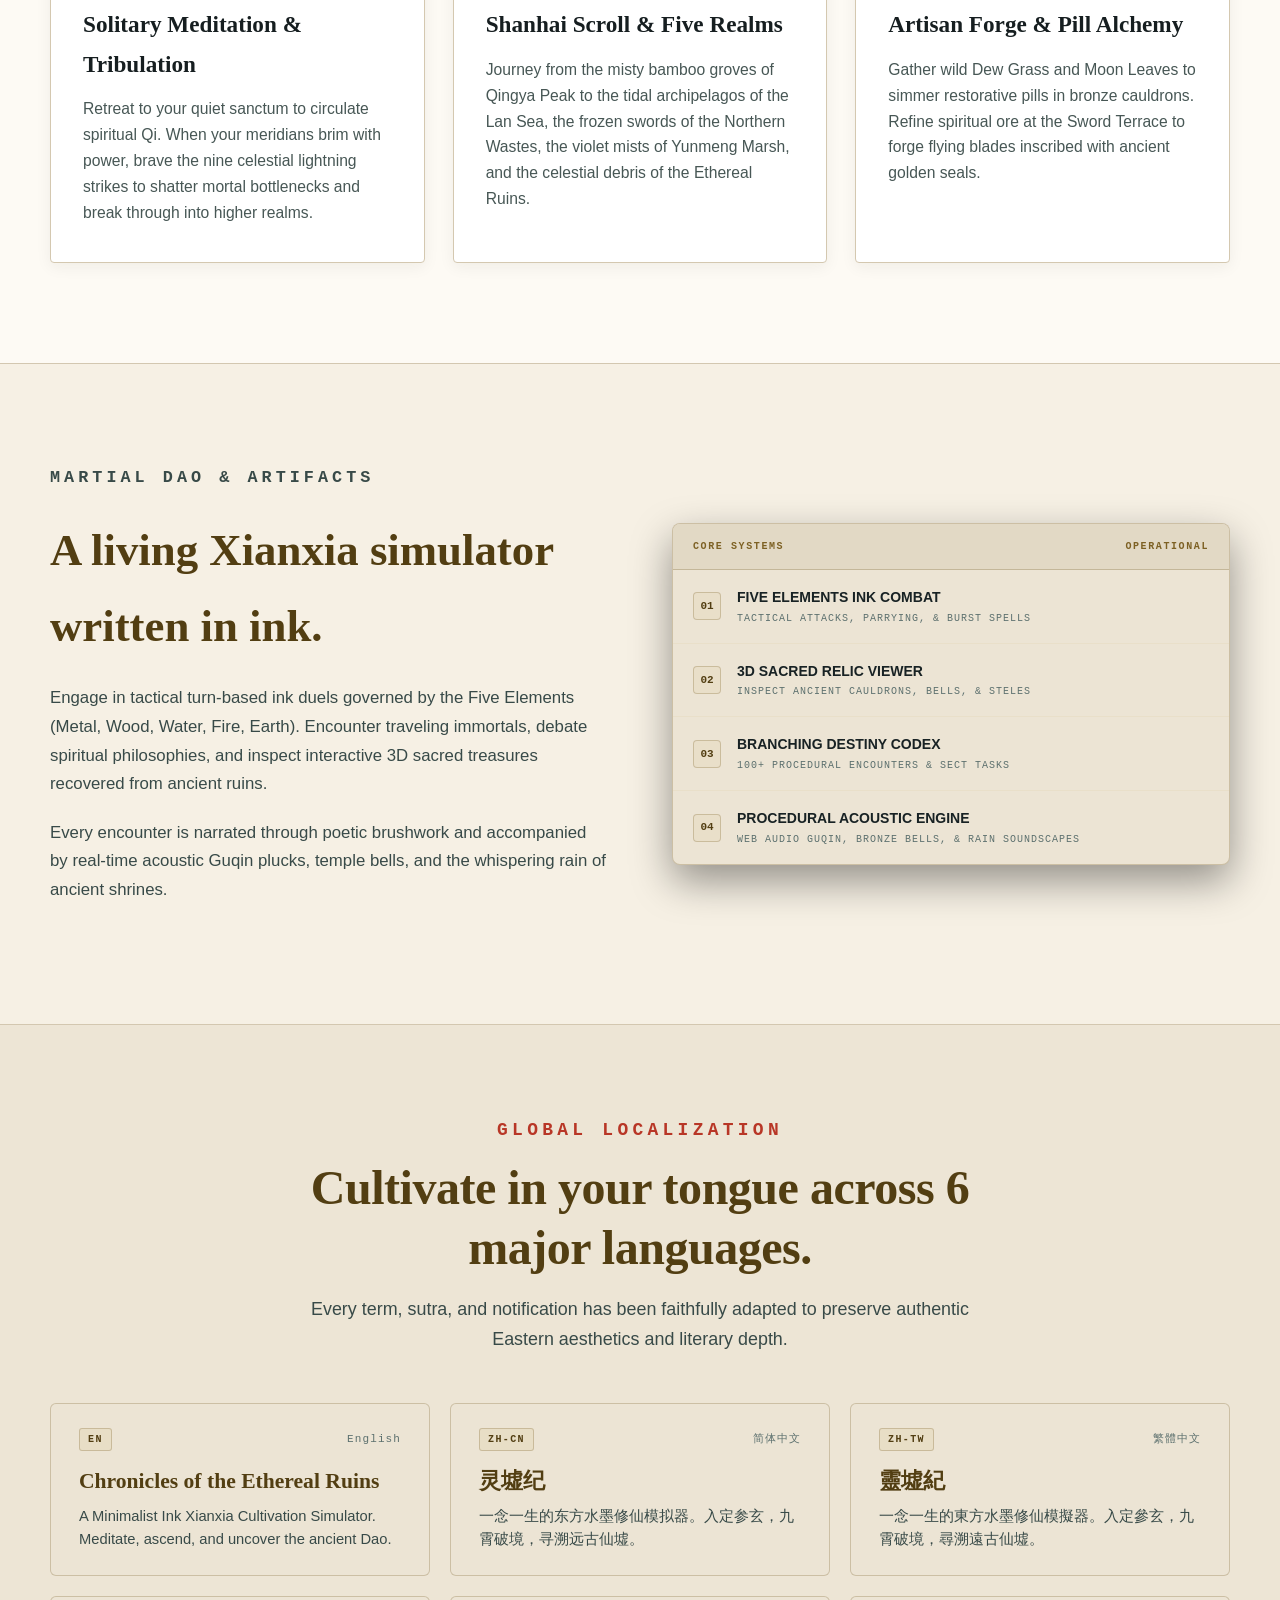
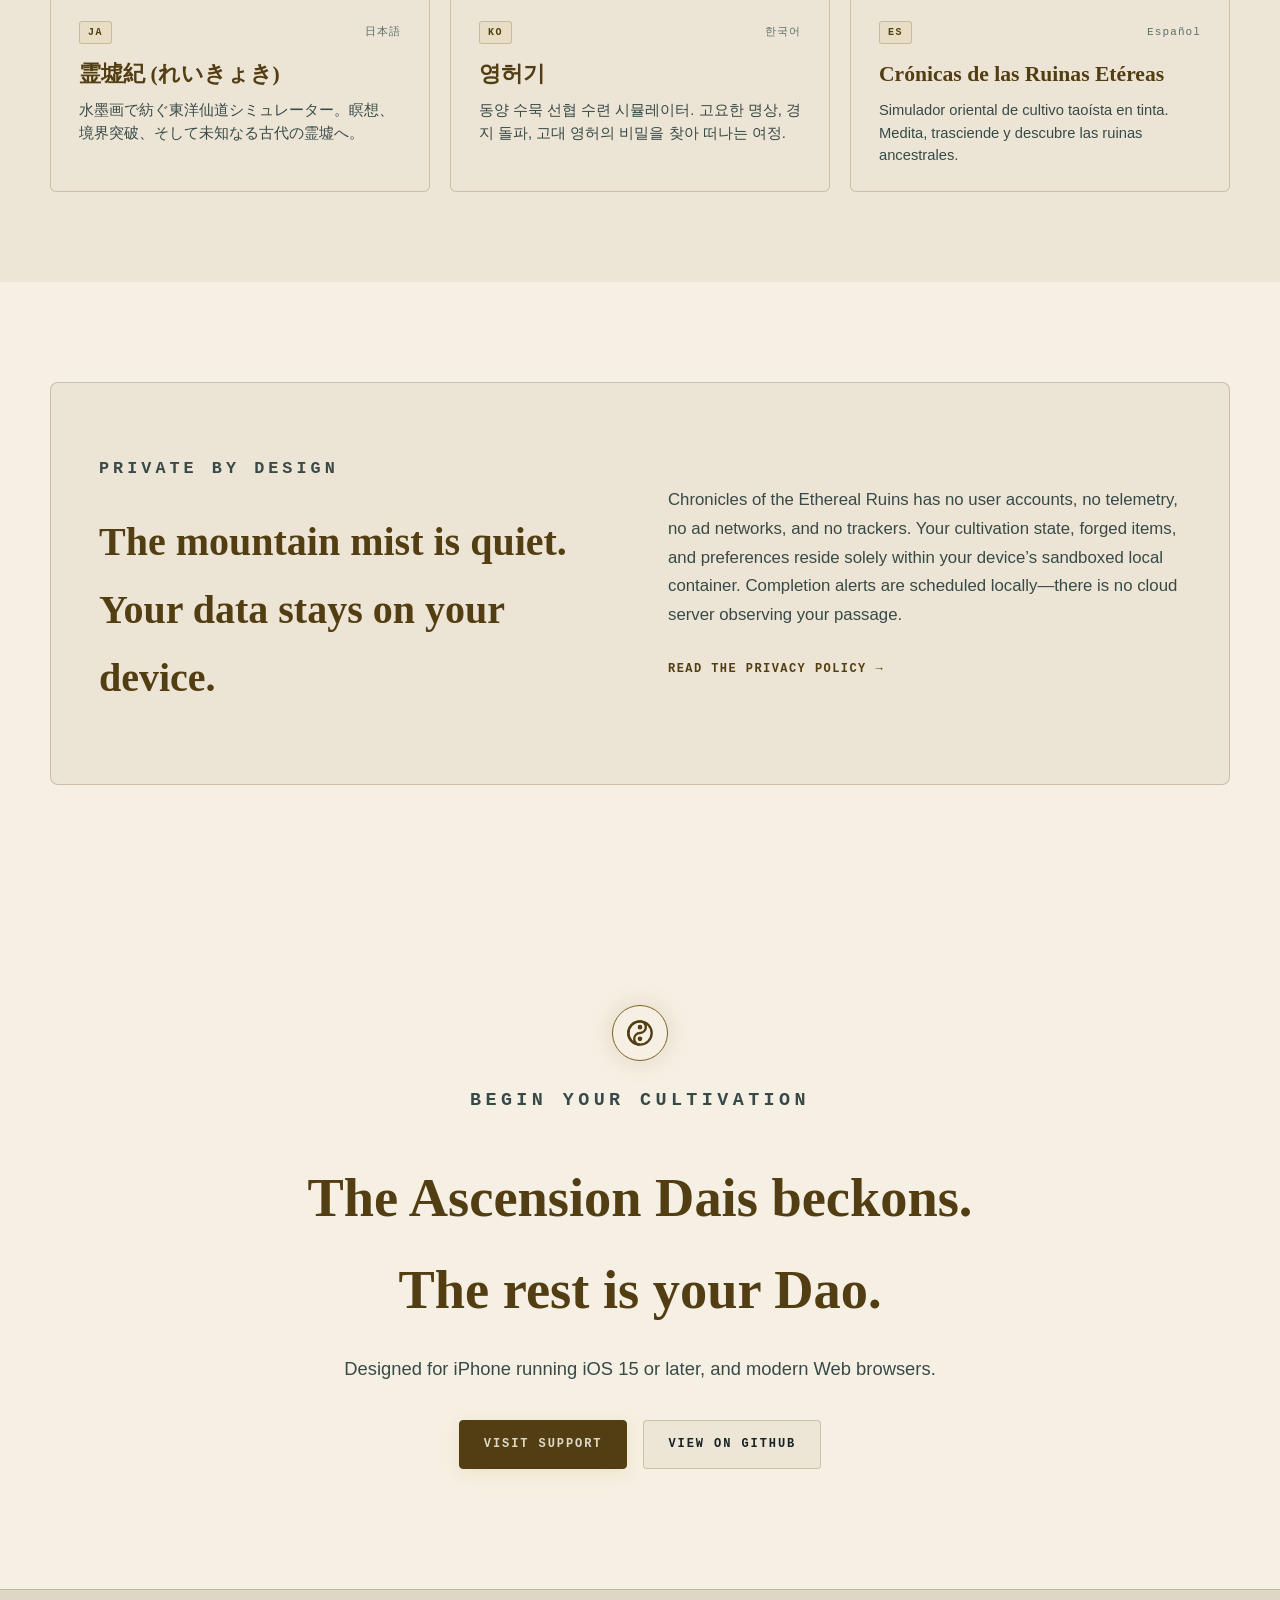
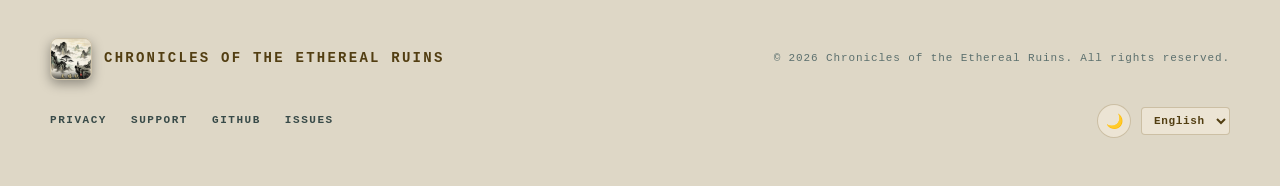
==== commit 1a1a9552: "Add full 6-language dynamic localization and dark/light mode toggle support" ====
--- a/index.html
+++ b/index.html
@@ -14,6 +14,7 @@
   <link rel="icon" href="assets/favicon.png" type="image/png">
   <link rel="apple-touch-icon" href="assets/apple-touch-icon.png">
   <link rel="stylesheet" href="assets/styles.css">
+  <script>(function(){const t=localStorage.getItem('xianxia_theme')||(window.matchMedia('(prefers-color-scheme: light)').matches?'light':'dark');document.documentElement.setAttribute('data-theme',t);})();</script>
 </head>
 <body>
   <a class="skip-link" href="#main">Skip to content</a>
@@ -22,17 +23,30 @@
     <a class="brand" href="./" aria-label="Chronicles of the Ethereal Ruins Home">
       <img class="brand-icon" src="assets/icon-1024.png" alt="" width="42" height="42">
       <div class="brand-text">
-        <span class="brand-en">Chronicles of the Ethereal Ruins</span>
-        <span class="brand-zh">灵墟纪 · 东方修仙模拟器</span>
+        <span class="brand-en" data-i18n="brand.en">Chronicles of the Ethereal Ruins</span>
+        <span class="brand-zh" data-i18n="brand.zh">灵墟纪 · 东方修仙模拟器</span>
       </div>
     </a>
     <nav aria-label="Primary navigation">
-      <a href="#cultivation">Cultivation</a>
-      <a href="#realms">Realms</a>
-      <a href="#languages">Languages</a>
-      <a href="privacy/">Privacy</a>
-      <a href="support/">Support</a>
+      <a href="#cultivation" data-i18n="nav.cultivation">Cultivation</a>
+      <a href="#realms" data-i18n="nav.realms">Realms</a>
+      <a href="#languages" data-i18n="nav.languages">Languages</a>
+      <a href="privacy/" data-i18n="nav.privacy">Privacy</a>
+      <a href="support/" data-i18n="nav.support">Support</a>
     </nav>
+    <div class="site-controls">
+      <button class="theme-toggle" aria-label="Toggle light/dark mode" title="Toggle light/dark mode">
+        <span class="theme-icon" aria-hidden="true">☀️</span>
+      </button>
+      <select class="lang-select" aria-label="Select language">
+        <option value="en">English</option>
+        <option value="zh-CN">简体中文</option>
+        <option value="zh-TW">繁體中文</option>
+        <option value="ja">日本語</option>
+        <option value="ko">한국어</option>
+        <option value="es">Español</option>
+      </select>
+    </div>
   </header>
 
   <main id="main">
@@ -40,48 +54,48 @@
       <div class="hero-motes" aria-hidden="true"></div>
       <div class="hero-inner">
         <div class="hero-copy">
-          <p class="eyebrow">A MINIMALIST INK XIANXIA SIMULATOR</p>
-          <h1>Seek the Dao.<br>Endure the Tribulation.<br><span>Ascend Beyond.</span></h1>
-          <p class="lede">
+          <p class="eyebrow" data-i18n="hero.eyebrow">A MINIMALIST INK XIANXIA SIMULATOR</p>
+          <h1 data-i18n-html="hero.h1">Seek the Dao.<br>Endure the Tribulation.<br><span>Ascend Beyond.</span></h1>
+          <p class="lede" data-i18n="hero.lede">
             Wake within a secluded mountain sanctum. Gather spiritual Qi in rhythm with real-time breathing.
             Inscribe talismans, forge flying blades, explore ancient ruins, and transcend mortal limits.
           </p>
           <div class="hero-actions">
-            <a class="button button-primary" href="#cultivation">EXPLORE THE CODEX</a>
-            <a class="button button-secondary" href="support/">GET SUPPORT</a>
+            <a class="button button-primary" href="#cultivation" data-i18n="hero.ctaCodex">EXPLORE THE CODEX</a>
+            <a class="button button-secondary" href="support/" data-i18n="hero.ctaSupport">GET SUPPORT</a>
           </div>
         </div>
 
         <figure class="app-instrument">
           <div class="instrument-label">
-            <span>VESSEL · CULTIVATION CORE</span>
-            <strong>QI REFINEMENT IX</strong>
+            <span data-i18n="vessel.label">VESSEL · CULTIVATION CORE</span>
+            <strong data-i18n="vessel.stage">QI REFINEMENT IX</strong>
           </div>
           <div class="instrument-image-wrap">
             <img src="assets/app-preview.jpg" alt="Chronicles of the Ethereal Ruins sanctum and cultivation interface" width="1320" height="2868" loading="eager">
-            <span class="instrument-badge">LIVE SIMULATION</span>
+            <span class="instrument-badge" data-i18n="vessel.badge">LIVE SIMULATION</span>
           </div>
           <figcaption>
-            <span><small>DESTINATION</small>QINGYA PEAK</span>
-            <span><small>QI CYCLE</small>CIRCULATING</span>
+            <span><small data-i18n="vessel.destLabel">DESTINATION</small><span data-i18n="vessel.destVal">QINGYA PEAK</span></span>
+            <span><small data-i18n="vessel.cycleLabel">QI CYCLE</small><span data-i18n="vessel.cycleVal">CIRCULATING</span></span>
           </figcaption>
         </figure>
       </div>
     </section>
 
     <section class="readout-strip" aria-label="Game highlights">
-      <div><span class="status-light"></span><div><small>CALENDAR</small><strong>REAL-TIME BREATHING</strong></div></div>
-      <div><span class="status-light"></span><div><small>STORAGE</small><strong>ON-DEVICE SANDBOX</strong></div></div>
-      <div><span class="status-light"></span><div><small>ENGINE</small><strong>OFFLINE-FIRST</strong></div></div>
-      <div><span class="status-light"></span><div><small>TRACKING</small><strong>ZERO / PRIVATE</strong></div></div>
-      <div><span class="status-light"></span><div><small>TRANSLATION</small><strong>6 MAJOR LANGUAGES</strong></div></div>
+      <div><span class="status-light"></span><div><small data-i18n="readout.clockLabel">CALENDAR</small><strong data-i18n="readout.clockVal">REAL-TIME BREATHING</strong></div></div>
+      <div><span class="status-light"></span><div><small data-i18n="readout.storageLabel">STORAGE</small><strong data-i18n="readout.storageVal">ON-DEVICE SANDBOX</strong></div></div>
+      <div><span class="status-light"></span><div><small data-i18n="readout.engineLabel">ENGINE</small><strong data-i18n="readout.engineVal">OFFLINE-FIRST</strong></div></div>
+      <div><span class="status-light"></span><div><small data-i18n="readout.trackLabel">TRACKING</small><strong data-i18n="readout.trackVal">ZERO / PRIVATE</strong></div></div>
+      <div><span class="status-light"></span><div><small data-i18n="readout.langLabel">TRANSLATION</small><strong data-i18n="readout.langVal">6 MAJOR LANGUAGES</strong></div></div>
     </section>
 
     <section class="section parchment-section" id="cultivation">
       <div class="ink-heading">
-        <p class="eyebrow">THE THREE PILLARS</p>
-        <h2>The heavens will not hasten for your ambition.</h2>
-        <p>
+        <p class="eyebrow" data-i18n="pillars.eyebrow">THE THREE PILLARS</p>
+        <h2 data-i18n="pillars.h2">The heavens will not hasten for your ambition.</h2>
+        <p data-i18n="pillars.desc">
           Your journey begins with a breath. Cultivation matures second by second, rewarding quiet discipline over frantic tapping.
           Everything you discover is earned through insight, balance, and patience.
         </p>
@@ -91,8 +105,8 @@
         <article class="chart-card">
           <span class="card-number">01</span>
           <img class="card-image" src="assets/art/cultivator_meditating.jpg" alt="Cultivator meditating quietly in an ink-wash mountain cave" width="800" height="450" loading="lazy">
-          <h3>Solitary Meditation &amp; Tribulation</h3>
-          <p>
+          <h3 data-i18n="card1.title">Solitary Meditation &amp; Tribulation</h3>
+          <p data-i18n="card1.desc">
             Retreat to your quiet sanctum to circulate spiritual Qi. When your meridians brim with power, brave the nine celestial lightning strikes to shatter mortal bottlenecks and break through into higher realms.
           </p>
         </article>
@@ -100,8 +114,8 @@
         <article class="chart-card">
           <span class="card-number">02</span>
           <img class="card-image" src="assets/art/ancient_shanhai_map.jpg" alt="Ancient Shan Hai mountain and sea ink-wash scroll map" width="800" height="450" loading="lazy">
-          <h3>Shanhai Scroll &amp; Five Realms</h3>
-          <p>
+          <h3 data-i18n="card2.title">Shanhai Scroll &amp; Five Realms</h3>
+          <p data-i18n="card2.desc">
             Journey from the misty bamboo groves of Qingya Peak to the tidal archipelagos of the Lan Sea, the frozen swords of the Northern Wastes, the violet mists of Yunmeng Marsh, and the celestial debris of the Ethereal Ruins.
           </p>
         </article>
@@ -109,8 +123,8 @@
         <article class="chart-card">
           <span class="card-number">03</span>
           <img class="card-image" src="assets/art/sword_terrace.jpg" alt="Ancient sword forging terrace and alchemy chamber" width="800" height="450" loading="lazy">
-          <h3>Artisan Forge &amp; Pill Alchemy</h3>
-          <p>
+          <h3 data-i18n="card3.title">Artisan Forge &amp; Pill Alchemy</h3>
+          <p data-i18n="card3.desc">
             Gather wild Dew Grass and Moon Leaves to simmer restorative pills in bronze cauldrons. Refine spiritual ore at the Sword Terrace to forge flying blades inscribed with ancient golden seals.
           </p>
         </article>
@@ -120,47 +134,47 @@
     <section class="section night-section" id="realms">
       <div class="split-layout">
         <div class="panel-copy">
-          <p class="eyebrow eyebrow-jade">MARTIAL DAO &amp; ARTIFACTS</p>
-          <h2>A living Xianxia simulator written in ink.</h2>
-          <p>
+          <p class="eyebrow eyebrow-jade" data-i18n="systems.eyebrow">MARTIAL DAO &amp; ARTIFACTS</p>
+          <h2 data-i18n="systems.h2">A living Xianxia simulator written in ink.</h2>
+          <p data-i18n="systems.p1">
             Engage in tactical turn-based ink duels governed by the Five Elements (Metal, Wood, Water, Fire, Earth). Encounter traveling immortals, debate spiritual philosophies, and inspect interactive 3D sacred treasures recovered from ancient ruins.
           </p>
-          <p>
+          <p data-i18n="systems.p2">
             Every encounter is narrated through poetic brushwork and accompanied by real-time acoustic Guqin plucks, temple bells, and the whispering rain of ancient shrines.
           </p>
         </div>
 
         <div class="instrument-panel" aria-label="Game systems">
           <div class="panel-title">
-            <span>CORE SYSTEMS</span>
-            <span>OPERATIONAL</span>
+            <span data-i18n="systems.header">CORE SYSTEMS</span>
+            <span data-i18n="systems.status">OPERATIONAL</span>
           </div>
           <div class="panel-row">
             <span class="panel-index">01</span>
             <span>
-              <strong>FIVE ELEMENTS INK COMBAT</strong>
-              <small>TACTICAL ATTACKS, PARRYING, &amp; BURST SPELLS</small>
+              <strong data-i18n="sys1.title">FIVE ELEMENTS INK COMBAT</strong>
+              <small data-i18n="sys1.desc">TACTICAL ATTACKS, PARRYING, &amp; BURST SPELLS</small>
             </span>
           </div>
           <div class="panel-row">
             <span class="panel-index">02</span>
             <span>
-              <strong>3D SACRED RELIC VIEWER</strong>
-              <small>INSPECT ANCIENT CAULDRONS, BELLS, &amp; STELES</small>
+              <strong data-i18n="sys2.title">3D SACRED RELIC VIEWER</strong>
+              <small data-i18n="sys2.desc">INSPECT ANCIENT CAULDRONS, BELLS, &amp; STELES</small>
             </span>
           </div>
           <div class="panel-row">
             <span class="panel-index">03</span>
             <span>
-              <strong>BRANCHING DESTINY CODEX</strong>
-              <small>100+ PROCEDURAL ENCOUNTERS &amp; SECT TASKS</small>
+              <strong data-i18n="sys3.title">BRANCHING DESTINY CODEX</strong>
+              <small data-i18n="sys3.desc">100+ PROCEDURAL ENCOUNTERS &amp; SECT TASKS</small>
             </span>
           </div>
           <div class="panel-row">
             <span class="panel-index">04</span>
             <span>
-              <strong>PROCEDURAL ACOUSTIC ENGINE</strong>
-              <small>WEB AUDIO GUQIN, BRONZE BELLS, &amp; RAIN SOUNDSCAPES</small>
+              <strong data-i18n="sys4.title">PROCEDURAL ACOUSTIC ENGINE</strong>
+              <small data-i18n="sys4.desc">WEB AUDIO GUQIN, BRONZE BELLS, &amp; RAIN SOUNDSCAPES</small>
             </span>
           </div>
         </div>
@@ -170,9 +184,9 @@
     <section class="section languages-section" id="languages">
       <div class="section-inner">
         <div class="ink-heading" style="margin-bottom: 24px;">
-          <p class="eyebrow">GLOBAL LOCALIZATION</p>
-          <h2 style="color: var(--gold-bright);">Cultivate in your tongue across 6 major languages.</h2>
-          <p style="color: var(--text-dim); max-width: 680px; margin: 0 auto;">
+          <p class="eyebrow" data-i18n="langSec.eyebrow">GLOBAL LOCALIZATION</p>
+          <h2 style="color: var(--gold-bright);" data-i18n="langSec.h2">Cultivate in your tongue across 6 major languages.</h2>
+          <p style="color: var(--text-dim); max-width: 680px; margin: 0 auto;" data-i18n="langSec.desc">
             Every term, sutra, and notification has been faithfully adapted to preserve authentic Eastern aesthetics and literary depth.
           </p>
         </div>
@@ -238,16 +252,16 @@
     <section class="section">
       <div class="privacy-callout">
         <div>
-          <p class="eyebrow">PRIVATE BY DESIGN</p>
-          <h2>The mountain mist is quiet.<br>Your data stays on your device.</h2>
+          <p class="eyebrow" data-i18n="privCallout.eyebrow">PRIVATE BY DESIGN</p>
+          <h2 data-i18n-html="privCallout.h2">The mountain mist is quiet.<br>Your data stays on your device.</h2>
         </div>
         <div>
-          <p>
+          <p data-i18n="privCallout.desc">
             Chronicles of the Ethereal Ruins has no user accounts, no telemetry, no ad networks, and no trackers.
             Your cultivation state, forged items, and preferences reside solely within your device's sandboxed local container.
             Completion alerts are scheduled locally—there is no cloud server observing your passage.
           </p>
-          <a class="text-link" href="privacy/">READ THE PRIVACY POLICY <span>→</span></a>
+          <a class="text-link" href="privacy/" data-i18n="privCallout.link">READ THE PRIVACY POLICY →</a>
         </div>
       </div>
     </section>
@@ -262,12 +276,12 @@
             <circle cx="12" cy="17" r="1" fill="currentColor"></circle>
           </svg>
         </div>
-        <p class="eyebrow">BEGIN YOUR CULTIVATION</p>
-        <h2>The Ascension Dais beckons.<br>The rest is your Dao.</h2>
-        <p>Designed for iPhone running iOS 15 or later, and modern Web browsers.</p>
+        <p class="eyebrow" data-i18n="cta.eyebrow">BEGIN YOUR CULTIVATION</p>
+        <h2 data-i18n-html="cta.h2">The Ascension Dais beckons.<br>The rest is your Dao.</h2>
+        <p data-i18n="cta.desc">Designed for iPhone running iOS 15 or later, and modern Web browsers.</p>
         <div style="display: flex; justify-content: center; gap: 16px; flex-wrap: wrap;">
-          <a class="button button-primary" href="support/">VISIT SUPPORT</a>
-          <a class="button button-secondary" href="https://github.com/liuyang1520/chronicles-of-the-ethereal-ruins-site" target="_blank" rel="noopener noreferrer">VIEW ON GITHUB</a>
+          <a class="button button-primary" href="support/" data-i18n="cta.btnSupport">VISIT SUPPORT</a>
+          <a class="button button-secondary" href="https://github.com/liuyang1520/chronicles-of-the-ethereal-ruins-site" target="_blank" rel="noopener noreferrer" data-i18n="cta.btnGithub">VIEW ON GITHUB</a>
         </div>
       </div>
     </section>
@@ -277,16 +291,31 @@
     <div class="footer-inner">
       <a class="brand footer-brand" href="./">
         <img class="brand-icon" src="assets/icon-1024.png" alt="" width="32" height="32">
-        <span class="brand-en">Chronicles of the Ethereal Ruins</span>
+        <span class="brand-en" data-i18n="brand.en">Chronicles of the Ethereal Ruins</span>
       </a>
-      <p>© 2026 Chronicles of the Ethereal Ruins. All rights reserved.</p>
+      <p data-i18n="footer.rights">© 2026 Chronicles of the Ethereal Ruins. All rights reserved.</p>
       <nav aria-label="Footer navigation">
-        <a href="privacy/">Privacy</a>
-        <a href="support/">Support</a>
-        <a href="https://github.com/liuyang1520/chronicles-of-the-ethereal-ruins-site">GitHub</a>
-        <a href="https://github.com/liuyang1520/chronicles-of-the-ethereal-ruins-site/issues/new">Issues</a>
+        <a href="privacy/" data-i18n="nav.privacy">Privacy</a>
+        <a href="support/" data-i18n="nav.support">Support</a>
+        <a href="https://github.com/liuyang1520/chronicles-of-the-ethereal-ruins-site" data-i18n="nav.github">GitHub</a>
+        <a href="https://github.com/liuyang1520/chronicles-of-the-ethereal-ruins-site/issues/new" data-i18n="nav.issues">Issues</a>
       </nav>
+      <div class="site-controls">
+        <button class="theme-toggle" aria-label="Toggle light/dark mode" title="Toggle light/dark mode">
+          <span class="theme-icon" aria-hidden="true">☀️</span>
+        </button>
+        <select class="lang-select" aria-label="Select language">
+          <option value="en">English</option>
+          <option value="zh-CN">简体中文</option>
+          <option value="zh-TW">繁體中文</option>
+          <option value="ja">日本語</option>
+          <option value="ko">한국어</option>
+          <option value="es">Español</option>
+        </select>
+      </div>
     </div>
   </footer>
+
+  <script src="assets/site.js"></script>
 </body>
 </html>
--- a/assets/styles.css
+++ b/assets/styles.css
@@ -34,6 +34,68 @@
   --font-mono: ui-monospace, "SFMono-Regular", "SF Mono", Menlo, Consolas, monospace;
   --font-sans: -apple-system, BlinkMacSystemFont, "Segoe UI", Roboto, "PingFang SC", "Hiragino Sans GB", "Microsoft YaHei", sans-serif;
   --font-serif: "Noto Serif SC", "Songti SC", "STSong", "Source Han Serif SC", SimSun, Georgia, serif;
+}
+
+[data-theme="light"] {
+  --void-deep: #ded7c6;
+  --void-night: #f6f0e4;
+  --void-surface: #ece4d4;
+  --void-card: #e2d9c5;
+  --void-card-hover: #d7cdb7;
+  --void-border: rgba(120, 95, 42, 0.28);
+  --void-border-bright: rgba(120, 95, 42, 0.55);
+
+  --gold: #7d6124;
+  --gold-bright: #523e12;
+  --gold-dim: #38290a;
+  --gold-glow: rgba(125, 97, 36, 0.18);
+
+  --jade: #276152;
+  --jade-bright: #1b453a;
+  --jade-dim: #112d26;
+  --jade-glow: rgba(39, 97, 82, 0.2);
+
+  --cinnabar: #b83626;
+  --cinnabar-bright: #942517;
+
+  --parchment: #fdfaf4;
+  --parchment-subtle: #ffffff;
+  --parchment-border: #d4c8b0;
+  --ink-black: #161e20;
+  --ink-faint: #475755;
+
+  --text-main: #182224;
+  --text-dim: #384a48;
+  --text-faint: #5c706e;
+}
+
+[data-theme="light"] .hero {
+  background:
+    radial-gradient(circle at 50% 25%, rgba(91, 168, 146, 0.18) 0%, transparent 60%),
+    linear-gradient(180deg, #dfd7c5 0%, #f6f0e4 45%, #ece3d2 80%, #dfd6c2 100%);
+}
+
+[data-theme="light"] .hero-copy h1 span {
+  background: linear-gradient(135deg, #7d6124 0%, #523e12 100%);
+  -webkit-background-clip: text;
+  -webkit-text-fill-color: transparent;
+}
+
+[data-theme="light"] .languages-section {
+  background: #ede5d5;
+}
+
+[data-theme="light"] .document-hero {
+  background: linear-gradient(180deg, #ded7c6 0%, #f6f0e4 100%);
+}
+
+[data-theme="light"] .site-footer {
+  background: #ded7c6;
+}
+
+[data-theme="light"] .button-secondary {
+  background: rgba(236, 228, 212, 0.85);
+  color: var(--text-main);
 }
 
 * {
@@ -153,7 +215,62 @@
 .site-footer nav {
   display: flex;
   align-items: center;
-  gap: 28px;
+  gap: 24px;
+}
+
+.site-controls {
+  display: flex;
+  align-items: center;
+  gap: 10px;
+}
+
+.theme-toggle {
+  display: inline-flex;
+  align-items: center;
+  justify-content: center;
+  width: 34px;
+  height: 34px;
+  border-radius: 50%;
+  background: var(--void-surface);
+  border: 1px solid var(--void-border);
+  color: var(--gold-bright);
+  font-size: 14px;
+  cursor: pointer;
+  transition: all 0.2s ease;
+  user-select: none;
+  padding: 0;
+}
+
+.theme-toggle:hover {
+  background: var(--void-card);
+  border-color: var(--gold);
+  transform: rotate(18deg) scale(1.05);
+}
+
+.lang-select {
+  padding: 6px 8px;
+  font-family: var(--font-mono);
+  font-size: 11px;
+  font-weight: 700;
+  letter-spacing: 0.06em;
+  color: var(--gold-bright);
+  background: var(--void-surface);
+  border: 1px solid var(--void-border);
+  border-radius: 4px;
+  cursor: pointer;
+  outline: none;
+  transition: all 0.2s ease;
+}
+
+.lang-select:hover,
+.lang-select:focus {
+  border-color: var(--gold);
+  background: var(--void-card);
+}
+
+.lang-select option {
+  background: var(--void-night);
+  color: var(--text-main);
 }
 
 .site-header nav a,
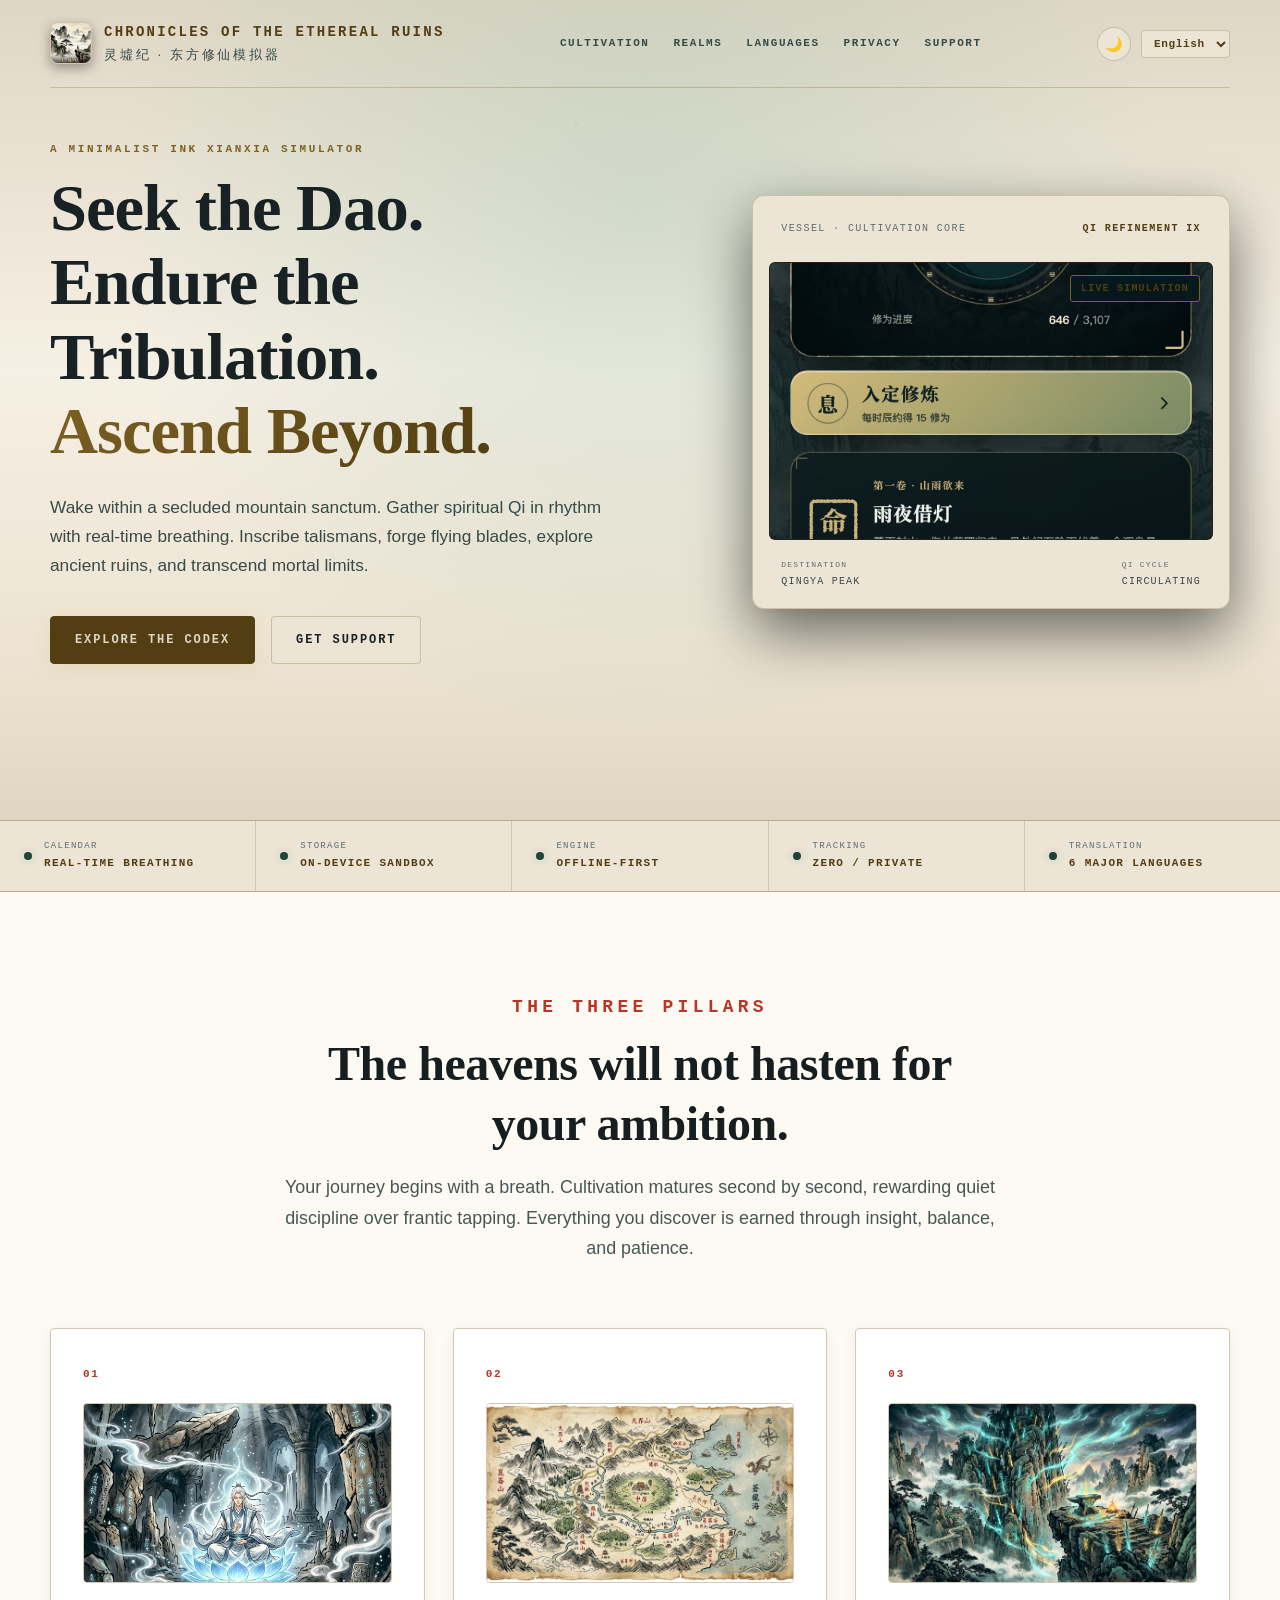
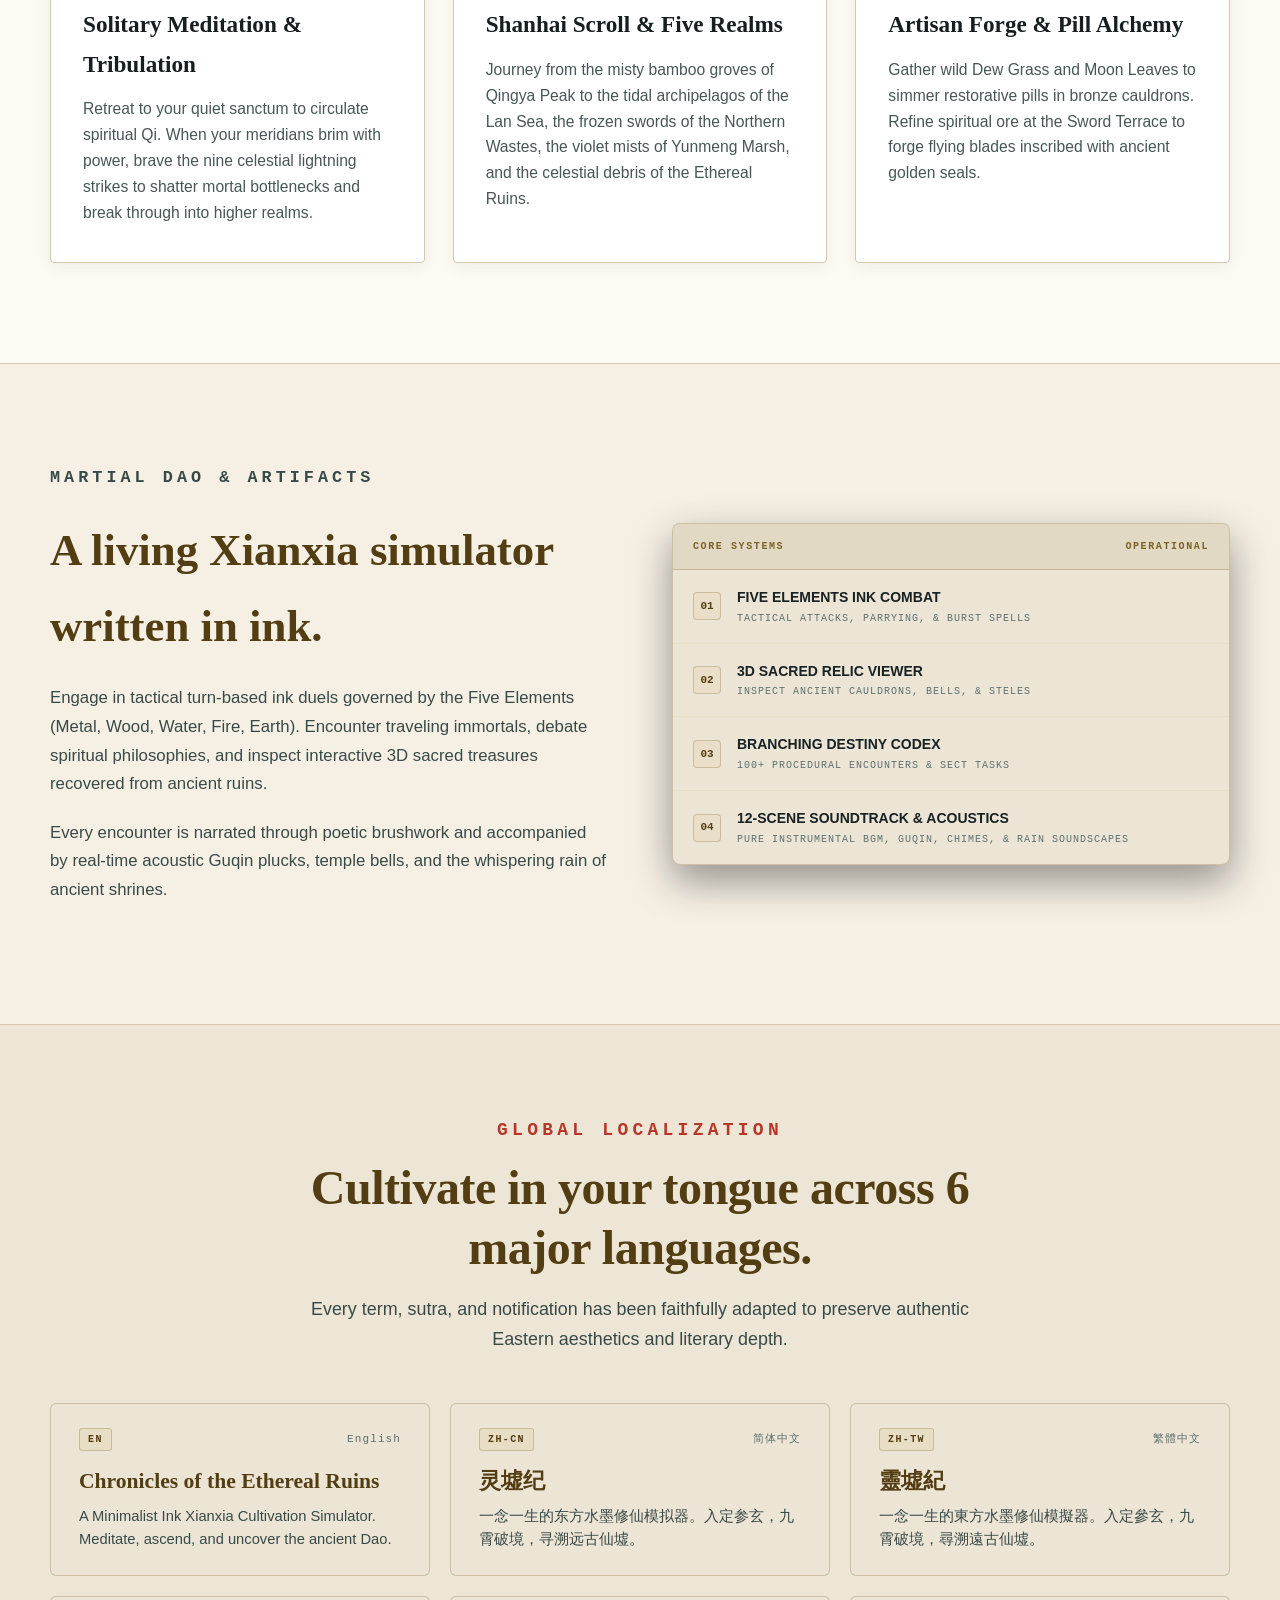
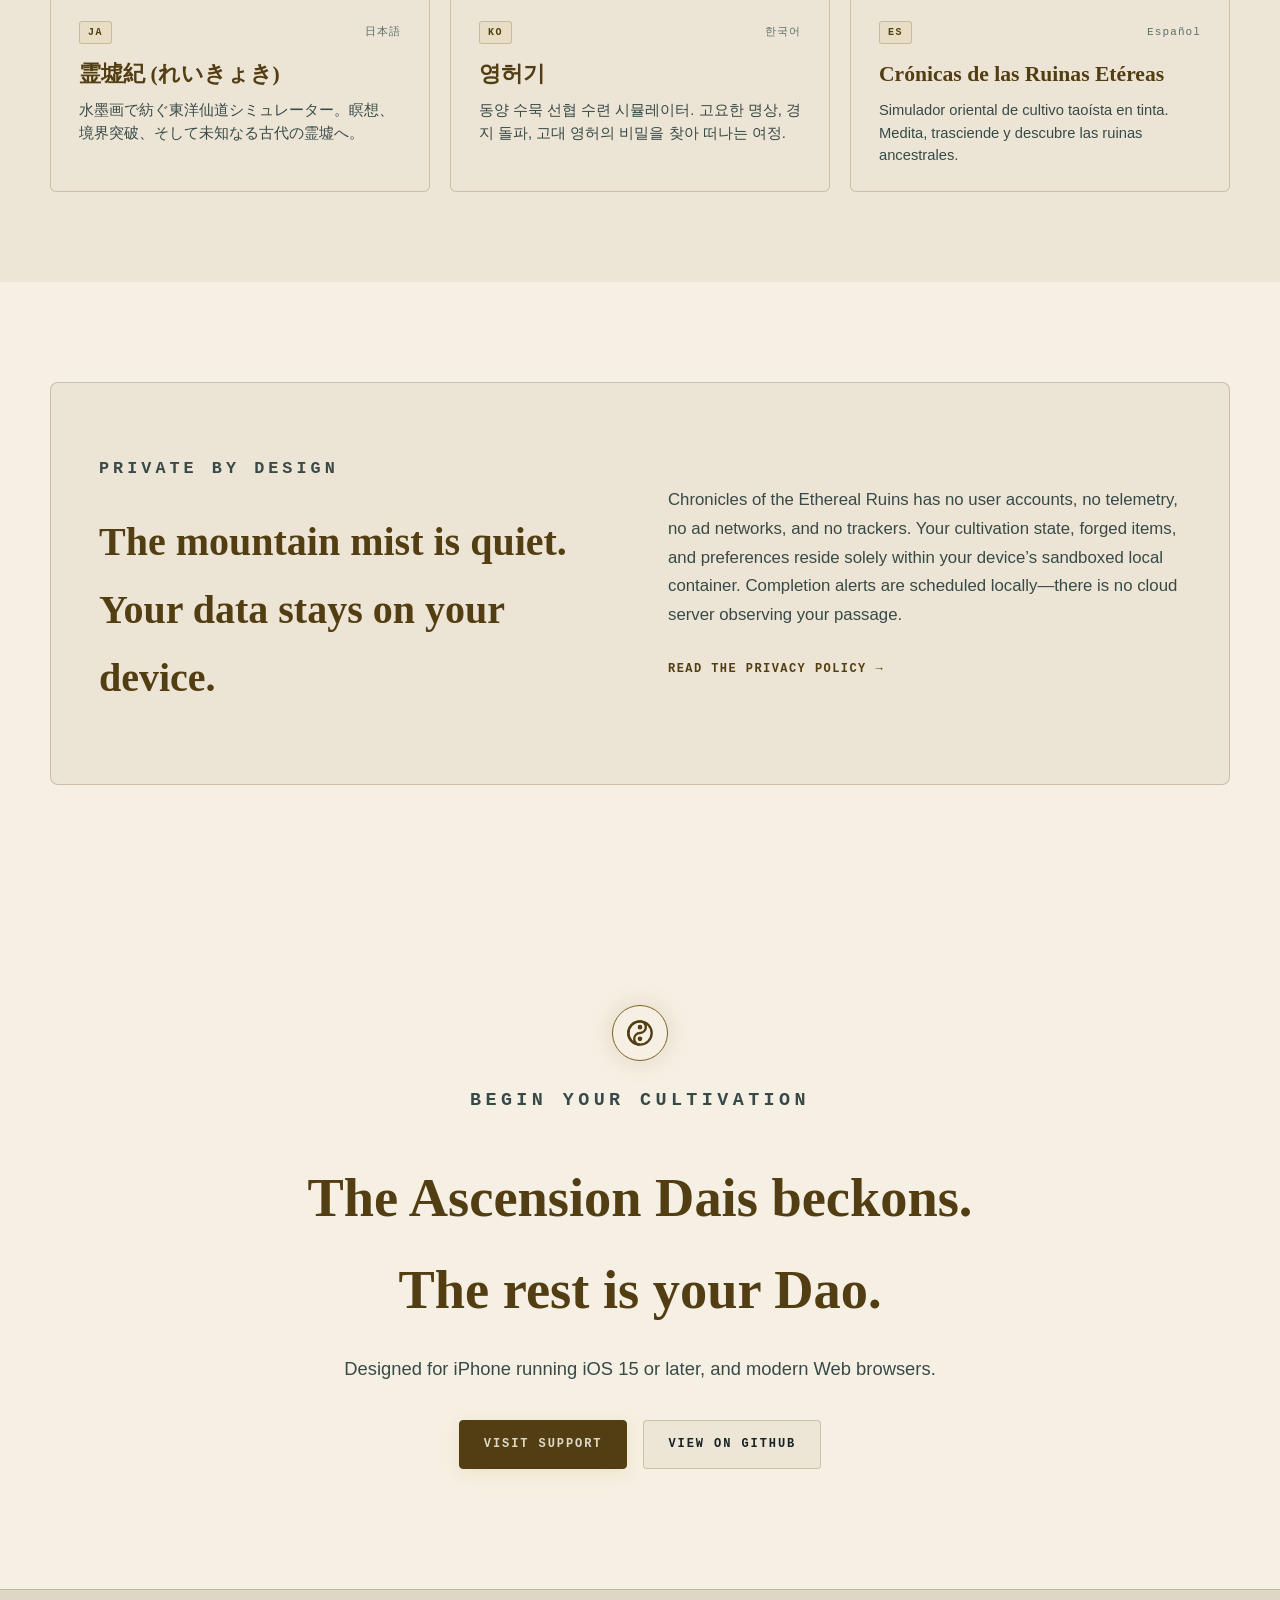
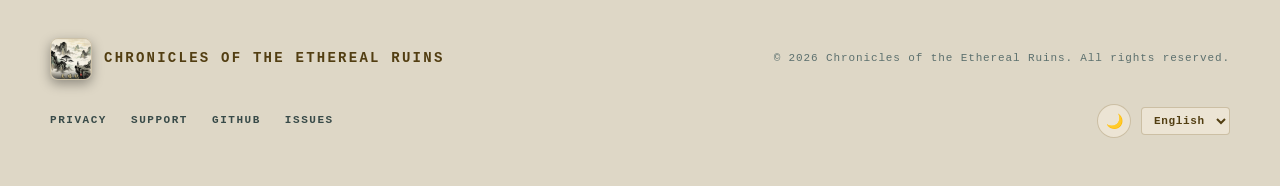
==== commit dd789b84: "Refresh site artwork to match Blender game visuals" ====
--- a/index.html
+++ b/index.html
@@ -72,7 +72,7 @@
             <strong data-i18n="vessel.stage">QI REFINEMENT IX</strong>
           </div>
           <div class="instrument-image-wrap">
-            <img src="assets/app-preview.jpg" alt="Chronicles of the Ethereal Ruins sanctum and cultivation interface" width="1320" height="2868" loading="eager">
+            <img src="assets/app-preview.jpg" alt="Chronicles of the Ethereal Ruins sanctum and cultivation interface" width="1170" height="2532" loading="eager">
             <span class="instrument-badge" data-i18n="vessel.badge">LIVE SIMULATION</span>
           </div>
           <figcaption>
